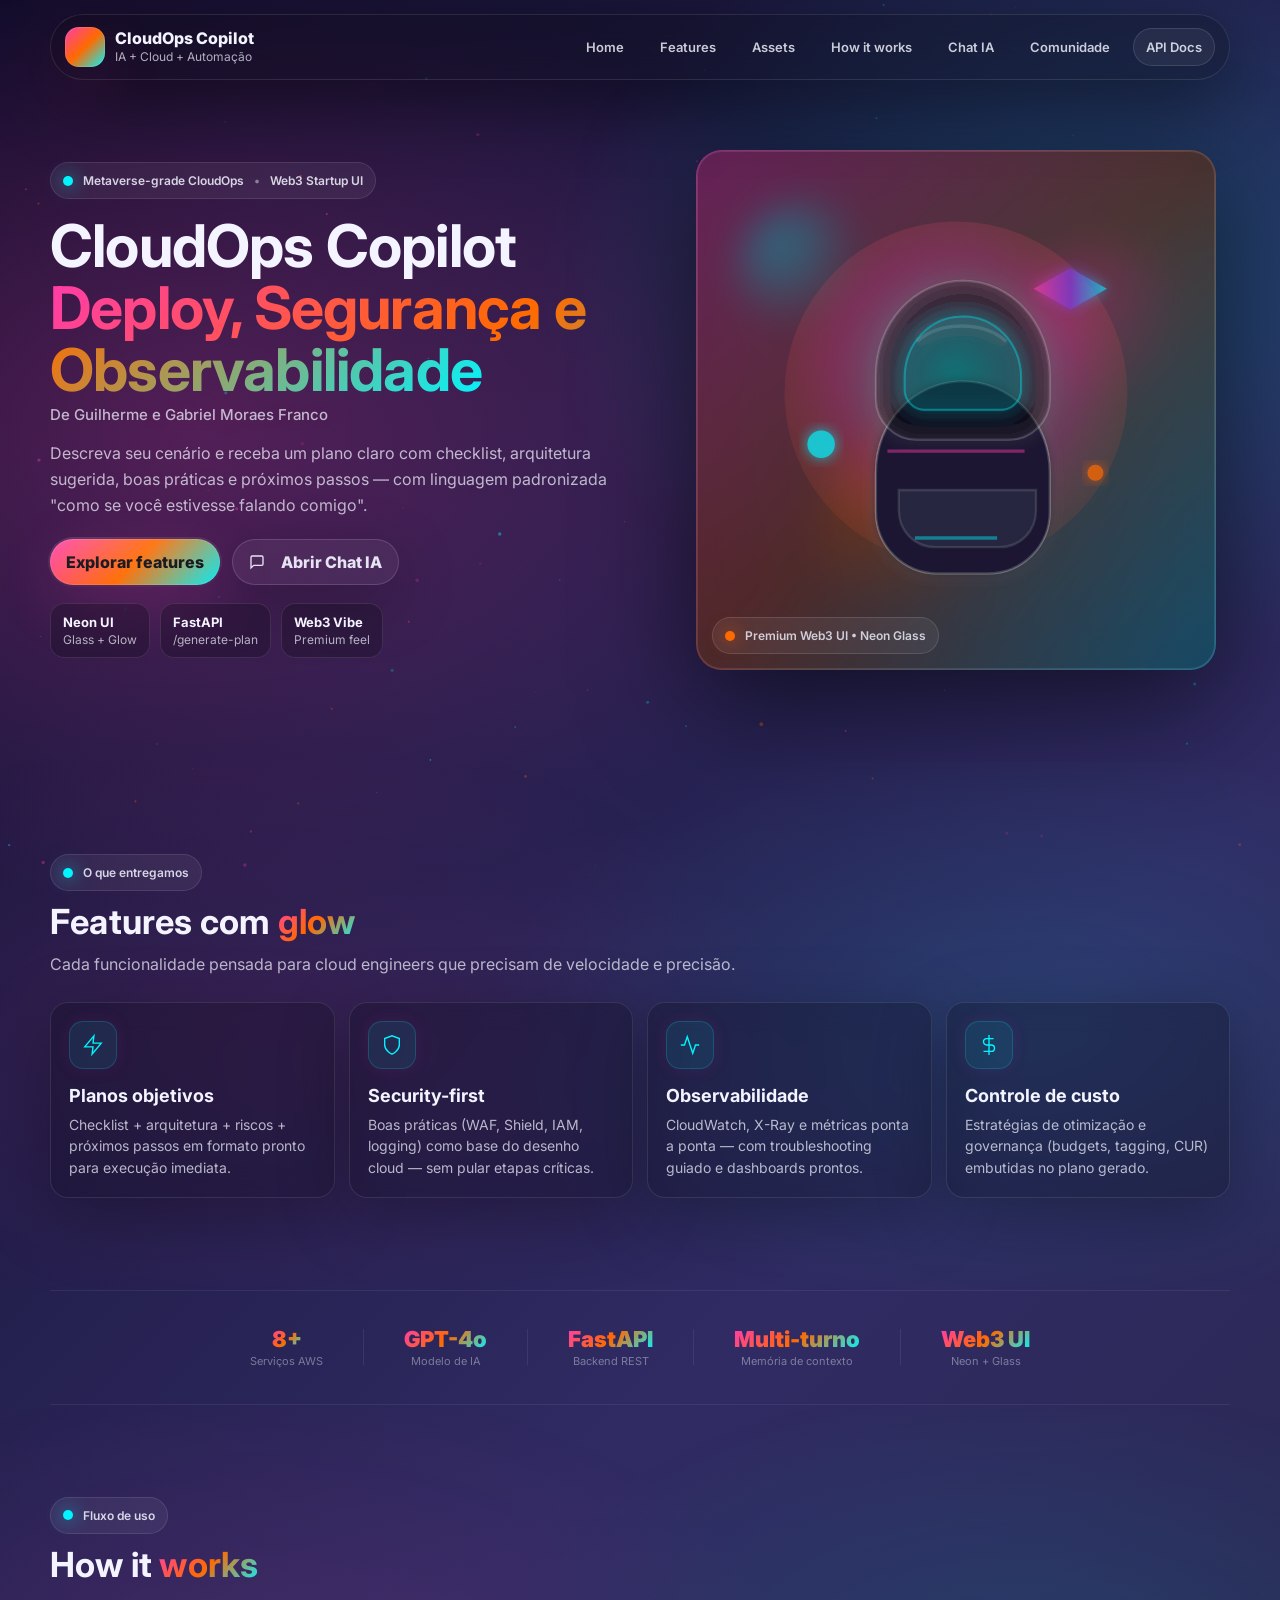
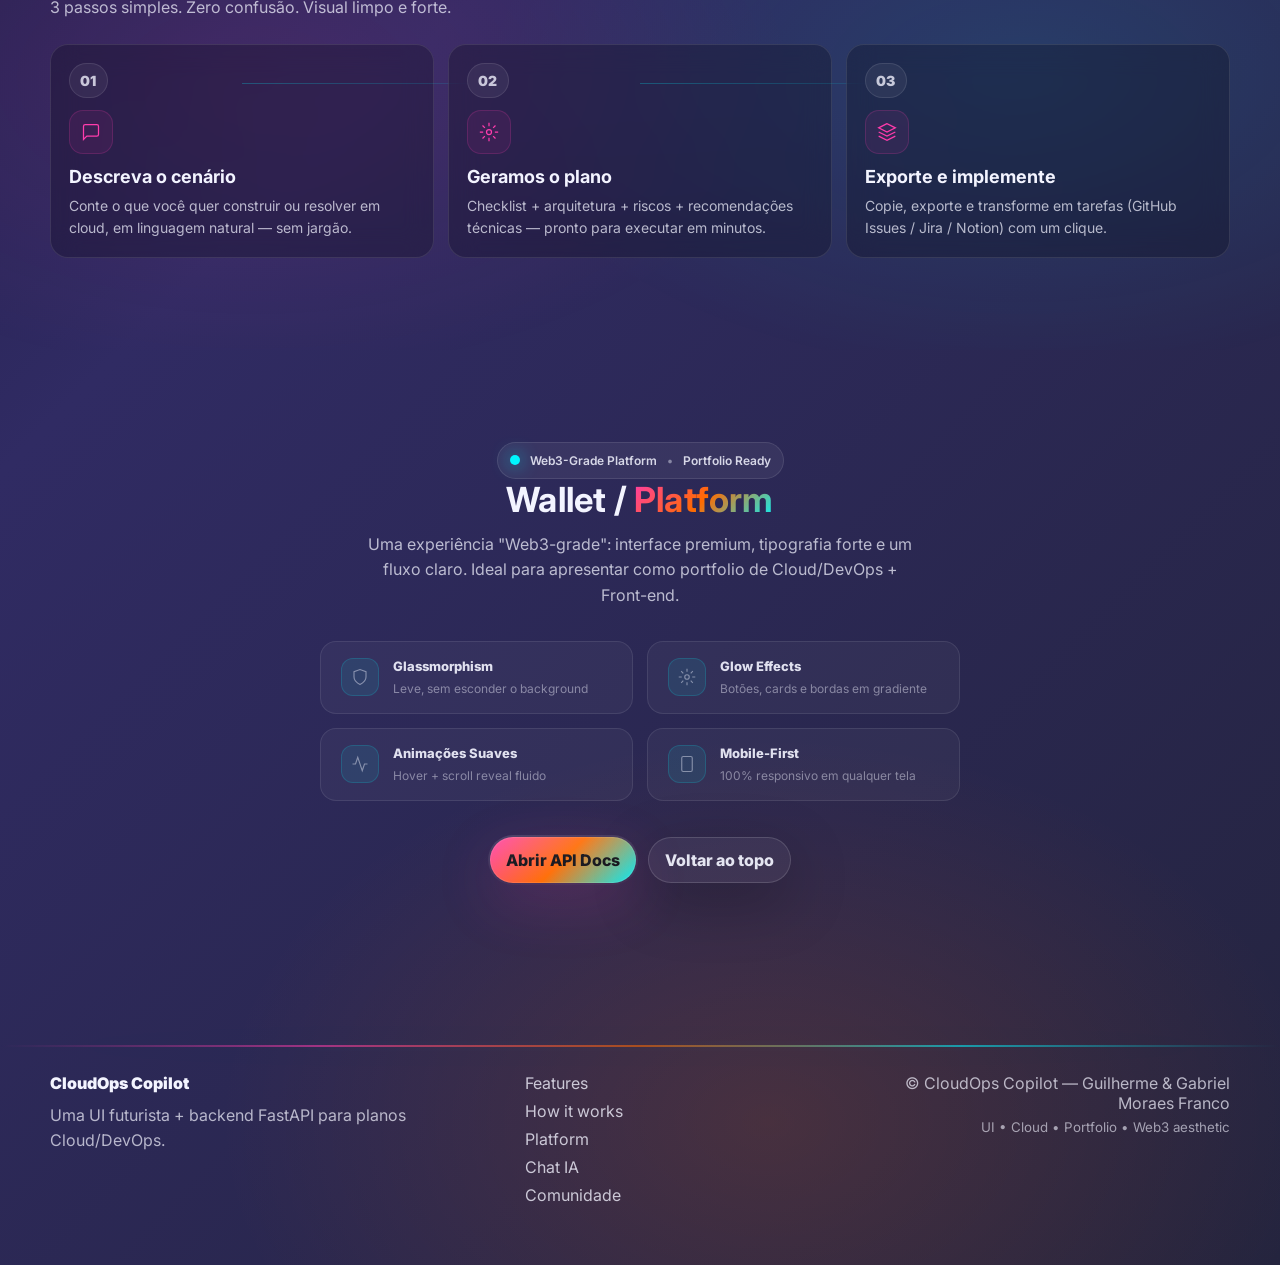
==== frontend/index.html @ 87bb728e "chore: initial commit" ====
<!doctype html>
<html lang="pt-br">
<head>
  <meta charset="utf-8" />
  <meta name="viewport" content="width=device-width,initial-scale=1" />
  <title>CloudOps Copilot — Web3 Futuristic Landing</title>

  <!-- ══════════════════════════════════════════════════════════
       FONTES — Google Fonts Inter (400 → 900)
       Usada em todo o projeto para tipografia consistente.
       preconnect acelera o carregamento da fonte.
  ══════════════════════════════════════════════════════════ -->
  <link rel="preconnect" href="https://fonts.googleapis.com">
  <link rel="preconnect" href="https://fonts.gstatic.com" crossorigin>
  <link href="https://fonts.googleapis.com/css2?family=Inter:wght@400;500;600;700;800;900&display=swap" rel="stylesheet">

  <!-- ══════════════════════════════════════════════════════════
       ESTILOS GLOBAIS
       main.css: reset, variáveis CSS (--grad, --muted, --text),
       topbar, hero grid, cards, steps, footer, orbs, etc.
  ══════════════════════════════════════════════════════════ -->
  <link rel="stylesheet" href="./styles/main.css" />
</head>

<body>

  <!-- ══════════════════════════════════════════════════════════
       CANVAS DE PARTÍCULAS
       Renderizado pelo particles.js dentro de main.js.
       Fica fixo atrás de todo o conteúdo via CSS (z-index).
       aria-hidden="true" → ignorado por leitores de tela.
  ══════════════════════════════════════════════════════════ -->
  <canvas id="particles" aria-hidden="true"></canvas>


  <!-- ══════════════════════════════════════════════════════════
       TOPBAR — Barra de navegação fixa no topo
       .topbar            → fundo com backdrop-filter blur
       .brand             → logo + nome do projeto
       .nav               → links desktop (ocultos no mobile)
       .nav__link--active → destaca a página atual
       .nav__pill         → botão pill para API Docs
       #menuBtn           → abre o drawer lateral no mobile
  ══════════════════════════════════════════════════════════ -->
  <header class="topbar">
    <a class="brand" href="#top" aria-label="CloudOps Copilot Home">
      <span class="brand__mark" aria-hidden="true"></span>
      <span class="brand__text">
        <b>CloudOps Copilot</b>
        <small>IA + Cloud + Automação</small>
      </span>
    </a>

    <nav class="nav">
      <a class="nav__link nav__link--active" href="index.html">Home</a>
      <a class="nav__link" href="#features">Features</a>
      <a class="nav__link" href="#assets">Assets</a>
      <a class="nav__link" href="#how">How it works</a>
      <a class="nav__link" href="chat.html">Chat IA</a>
      <a class="nav__link" href="comunidade.html">Comunidade</a>
      <!-- Abre a documentação automática do FastAPI em nova aba -->
      <a class="nav__link nav__pill" href="http://127.0.0.1:8000/docs" target="_blank" rel="noreferrer">API Docs</a>
    </nav>

    <!-- Botão hambúrguer — visível apenas no mobile -->
    <button class="nav__menu" id="menuBtn" aria-label="Abrir menu">☰</button>
  </header>


  <!-- ══════════════════════════════════════════════════════════
       DRAWER — Menu lateral para mobile
       Controlado por JS (main.js): abre ao clicar em #menuBtn,
       fecha via #menuClose, #drawerBackdrop ou links internos.
       aria-hidden="true" por padrão (acessibilidade).
  ══════════════════════════════════════════════════════════ -->
  <aside class="drawer" id="drawer" aria-hidden="true">
    <div class="drawer__panel">

      <div class="drawer__head">
        <span class="drawer__title">Menu</span>
        <button class="drawer__close" id="menuClose" aria-label="Fechar">✕</button>
      </div>

      <!-- Links espelham a navbar desktop -->
      <a class="drawer__link" href="index.html">🏠 Home</a>
      <a class="drawer__link" href="#features">⚡ Features</a>
      <a class="drawer__link" href="#assets">🎨 Assets</a>
      <a class="drawer__link" href="#how">⚙️ How it works</a>
      <a class="drawer__link" href="chat.html">🤖 Chat IA</a>
      <a class="drawer__link" href="comunidade.html">🌐 Comunidade</a>
      <a class="drawer__link" href="http://127.0.0.1:8000/docs" target="_blank" rel="noreferrer">📡 API Docs</a>

      <div class="drawer__foot">
        <span class="chip">Web3 • CloudOps • Neon UI</span>
      </div>
    </div>

    <!-- Backdrop escuro: clique fora fecha o drawer -->
    <div class="drawer__backdrop" id="drawerBackdrop"></div>
  </aside>


  <!-- ══════════════════════════════════════════════════════════
       MAIN — Conteúdo principal
       id="top" → permite o "Voltar ao topo" via âncora href="#top"
  ══════════════════════════════════════════════════════════ -->
  <main id="top">


    <!-- ════════════════════════════════════════════════════════
         SEÇÃO 1 — HERO
         Layout em grid 2 colunas: texto (esquerda) + SVG (direita).
         .reveal  → animação de entrada via IntersectionObserver
         .grad    → texto com gradiente neon (definido em main.css)
         .glow    → efeito de brilho no texto via text-shadow
    ════════════════════════════════════════════════════════ -->
    <section class="section hero">
      <div class="container hero__grid">

        <!-- ── Coluna esquerda: título, CTAs e métricas ──── -->
        <div class="hero__left reveal">

          <!-- Kicker: etiqueta pequena acima do H1 -->
          <div class="kicker">
            <span class="kicker__dot"></span>
            <span>Metaverse-grade CloudOps</span>
            <span class="kicker__sep">•</span>
            <span>Web3 Startup UI</span>
          </div>

          <!-- H1 com parte do texto em gradiente -->
          <h1 class="hero__title">
            CloudOps Copilot<br />
            <span class="grad">Deploy, Segurança e<br>Observabilidade</span>
          </h1>

          <!-- Subtítulo de autoria (separado do H1 para hierarquia visual) -->
          <p class="hero__subtitle">De Guilherme <span class="glow">e Gabriel Moraes Franco</span></p>

          <!-- Descrição principal do produto -->
          <p class="hero__desc">
            Descreva seu cenário e receba um plano claro com checklist, arquitetura sugerida,
            boas práticas e próximos passos — com linguagem padronizada "como se você estivesse falando comigo".
          </p>

          <!-- CTAs: botão primário (gradiente) + botão ghost (outline) -->
          <div class="hero__cta">
            <a class="btn btn--primary" href="#features">
              Explorar features
              <span class="btn__shine" aria-hidden="true"></span><!-- shimmer animado no hover -->
            </a>
            <!-- Botão ghost com ícone SVG inline de chat -->
            <a class="btn btn--ghost" href="chat.html">
              <svg viewBox="0 0 24 24" fill="none" stroke="currentColor" stroke-width="2"
                   style="width:16px;height:16px;margin-right:6px">
                <path d="M21 15a2 2 0 01-2 2H7l-4 4V5a2 2 0 012-2h14a2 2 0 012 2z"/>
              </svg>
              Abrir Chat IA
            </a>
          </div>

          <!-- Métricas rápidas: 3 pills abaixo dos CTAs -->
          <div class="hero__meta">
            <div class="metric"><b>Neon UI</b><span>Glass + Glow</span></div>
            <div class="metric"><b>FastAPI</b><span>/generate-plan</span></div>
            <div class="metric"><b>Web3 Vibe</b><span>Premium feel</span></div>
          </div>
        </div>


        <!-- ── Coluna direita: SVG astronauta + orbs decorativos ── -->
        <div class="hero__right reveal">

          <!-- Orbs: esferas de glow posicionadas em absolute via main.css -->
          <div class="orb orb--a"></div>
          <div class="orb orb--b"></div>
          <div class="orb orb--c"></div>

          <!-- Card que contém a ilustração SVG -->
          <div class="astroCard">
            <div class="astroCard__frame">

              <!-- ────────────────────────────────────────────
                   SVG DO ASTRONAUTA
                   Ilustração vetorial com:
                   - radialGradient "rg"    → glow de fundo
                   - linearGradient "lg"    → shapes flutuantes
                   - filter "softGlow"      → blur + feMerge
                   Componentes: capacete, visor, corpo, linhas
              ──────────────────────────────────────────────── -->
              <svg class="astronaut" viewBox="0 0 420 420" role="img" aria-label="Astronaut illustration">
                <defs>
                  <!-- Fundo de glow radial: ciano → rosa → laranja -->
                  <radialGradient id="rg" cx="50%" cy="45%" r="60%">
                    <stop offset="0%"   stop-color="#00f5ff" stop-opacity="0.55"/>
                    <stop offset="60%"  stop-color="#ff3cac" stop-opacity="0.22"/>
                    <stop offset="100%" stop-color="#ff6a00" stop-opacity="0.06"/>
                  </radialGradient>
                  <!-- Gradiente linear para shapes geométricos -->
                  <linearGradient id="lg" x1="0%" x2="100%">
                    <stop offset="0%"   stop-color="#ff3cac"/>
                    <stop offset="50%"  stop-color="#7c3aed"/>
                    <stop offset="100%" stop-color="#00f5ff"/>
                  </linearGradient>
                  <!-- Filtro: blur suave + merge com original -->
                  <filter id="softGlow" x="-30%" y="-30%" width="160%" height="160%">
                    <feGaussianBlur stdDeviation="6" result="blur"/>
                    <feColorMatrix in="blur" type="matrix"
                      values="1 0 0 0 0 0 1 0 0 0 0 0 1 0 0 0 0 0 0.9 0" result="glow"/>
                    <feMerge>
                      <feMergeNode in="glow"/>
                      <feMergeNode in="SourceGraphic"/>
                    </feMerge>
                  </filter>
                </defs>

                <!-- Círculo de fundo com gradiente radial -->
                <circle cx="210" cy="195" r="150" fill="url(#rg)" />

                <!-- Shapes decorativos flutuantes -->
                <path d="M310 86 l32 18 -32 18 -32-18z" fill="url(#lg)" opacity=".65" filter="url(#softGlow)"/>
                <circle cx="92"  cy="240" r="12" fill="#00f5ff" opacity=".75" filter="url(#softGlow)"/>
                <circle cx="332" cy="265" r="7"  fill="#ff6a00" opacity=".75" filter="url(#softGlow)"/>

                <!-- Corpo do traje espacial -->
                <g filter="url(#softGlow)">
                  <path d="M140 265c0-45 34-80 76-80s76 35 76 80v34c0 30-24 54-54 54h-44c-30 0-54-24-54-54v-34z"
                        fill="#1a1933" stroke="rgba(255,255,255,.18)" stroke-width="2"/>
                  <path d="M160 280h120v18c0 18-14 32-32 32h-56c-18 0-32-14-32-32v-18z"
                        fill="rgba(255,255,255,.06)" stroke="rgba(255,255,255,.12)" stroke-width="2"/>
                </g>

                <!-- Capacete + visor ciano -->
                <g filter="url(#softGlow)">
                  <path d="M140 180c0-46 34-83 76-83s76 37 76 83v20c0 20-16 36-36 36h-80c-20 0-36-16-36-36v-20z"
                        fill="rgba(0,0,0,.28)" stroke="rgba(255,255,255,.18)" stroke-width="2"/>
                  <path d="M165 182c0-30 22-54 51-54 29 0 51 24 51 54v10c0 10-8 18-18 18h-66c-10 0-18-8-18-18v-10z"
                        fill="rgba(0,245,255,.12)" stroke="rgba(0,245,255,.35)" stroke-width="2"/>
                  <!-- Reflexo no visor -->
                  <path d="M176 150c20-18 58-18 78 0" fill="none" stroke="rgba(255,255,255,.18)" stroke-width="3" opacity=".7"/>
                </g>

                <!-- Linhas de acento coloridas (rosa e ciano) -->
                <path d="M150 246h120" stroke="rgba(255,60,172,.55)" stroke-width="3" opacity=".8"/>
                <path d="M174 322h72"  stroke="rgba(0,245,255,.50)"  stroke-width="3" opacity=".85"/>
              </svg>

              <!-- Badge flutuante na base do card -->
              <div class="astroCard__badge">
                <span class="badgeDot"></span>
                <span>Premium Web3 UI • Neon Glass</span>
              </div>

            </div>
          </div>
        </div>

      </div>
    </section><!-- /HERO -->


    <!-- ════════════════════════════════════════════════════════
         SEÇÃO 2 — FEATURES
         4 cards em grid com ícone SVG, título, descrição
         e linha de glow ciano na base ao hover.
         .section--alt → cor de fundo alternada (main.css)
    ════════════════════════════════════════════════════════ -->
    <section id="features" class="section section--alt">
      <div class="container">

        <!-- Cabeçalho: kicker + título parcialmente gradiente -->
        <div class="section__head reveal">
          <div class="kicker">
            <span class="kicker__dot"></span>
            <span>O que entregamos</span>
          </div>
          <h2 class="section__title">Features com <span class="grad">glow</span></h2>
          <p class="section__desc">Cada funcionalidade pensada para cloud engineers que precisam de velocidade e precisão.</p>
        </div>

        <!-- Grid de 4 cards (main.css cuida do layout responsivo) -->
        <div class="cards">

          <!-- Card 1: Planos objetivos (ícone de raio/lightning) -->
          <article class="card reveal">
            <div class="card__icon">
              <svg viewBox="0 0 24 24" fill="none" stroke="currentColor" stroke-width="1.5">
                <polygon points="13 2 3 14 12 14 11 22 21 10 12 10 13 2"/>
              </svg>
            </div>
            <h3>Planos objetivos</h3>
            <p>Checklist + arquitetura + riscos + próximos passos em formato pronto para execução imediata.</p>
            <!-- Linha de glow na base: opacity 0 → 1 no hover via CSS -->
            <div class="card__glow"></div>
          </article>

          <!-- Card 2: Security-first (ícone de escudo) -->
          <article class="card reveal">
            <div class="card__icon">
              <svg viewBox="0 0 24 24" fill="none" stroke="currentColor" stroke-width="1.5">
                <path d="M12 22s8-4 8-10V5l-8-3-8 3v7c0 6 8 10 8 10z"/>
              </svg>
            </div>
            <h3>Security-first</h3>
            <p>Boas práticas (WAF, Shield, IAM, logging) como base do desenho cloud — sem pular etapas críticas.</p>
            <div class="card__glow"></div>
          </article>

          <!-- Card 3: Observabilidade (ícone de monitor/heartbeat) -->
          <article class="card reveal">
            <div class="card__icon">
              <svg viewBox="0 0 24 24" fill="none" stroke="currentColor" stroke-width="1.5">
                <polyline points="22 12 18 12 15 21 9 3 6 12 2 12"/>
              </svg>
            </div>
            <h3>Observabilidade</h3>
            <p>CloudWatch, X-Ray e métricas ponta a ponta — com troubleshooting guiado e dashboards prontos.</p>
            <div class="card__glow"></div>
          </article>

          <!-- Card 4: Controle de custo (ícone de cifrão) -->
          <article class="card reveal">
            <div class="card__icon">
              <svg viewBox="0 0 24 24" fill="none" stroke="currentColor" stroke-width="1.5">
                <line x1="12" y1="1" x2="12" y2="23"/>
                <path d="M17 5H9.5a3.5 3.5 0 000 7h5a3.5 3.5 0 010 7H6"/>
              </svg>
            </div>
            <h3>Controle de custo</h3>
            <p>Estratégias de otimização e governança (budgets, tagging, CUR) embutidas no plano gerado.</p>
            <div class="card__glow"></div>
          </article>

        </div>
      </div>
    </section><!-- /FEATURES -->


    <!-- ════════════════════════════════════════════════════════
         SEÇÃO 3 — BELT (faixa de métricas e tecnologias)
         Barra horizontal com 5 itens separados por divisórias.
         .section--belt → sem padding, bordas top/bottom sutis
         .belt__num     → gradiente neon no número/nome
         .belt__divider → traço vertical entre os itens
    ════════════════════════════════════════════════════════ -->
    <section class="section section--belt">
      <div class="container">
        <div class="belt reveal">

          <div class="belt__item">
            <b class="belt__num">8+</b>
            <span>Serviços AWS</span>
          </div>

          <div class="belt__divider"></div><!-- separador visual -->

          <div class="belt__item">
            <b class="belt__num">GPT-4o</b>
            <span>Modelo de IA</span>
          </div>

          <div class="belt__divider"></div>

          <div class="belt__item">
            <b class="belt__num">FastAPI</b>
            <span>Backend REST</span>
          </div>

          <div class="belt__divider"></div>

          <div class="belt__item">
            <b class="belt__num">Multi-turno</b>
            <span>Memória de contexto</span>
          </div>

          <div class="belt__divider"></div>

          <div class="belt__item">
            <b class="belt__num">Web3 UI</b>
            <span>Neon + Glass</span>
          </div>

        </div>
      </div>
    </section><!-- /BELT -->


    <!-- ════════════════════════════════════════════════════════
         SEÇÃO 4 — HOW IT WORKS
         3 steps em grid horizontal. Cada step tem:
         - .step__num       → número (01, 02, 03) em destaque
         - .step__icon      → container SVG com tom rosa
         - .step__connector → linha horizontal entre steps
                              (visível apenas em desktop via @media)
    ════════════════════════════════════════════════════════ -->
    <section id="how" class="section section--alt">
      <div class="container">

        <div class="section__head reveal">
          <div class="kicker">
            <span class="kicker__dot"></span>
            <span>Fluxo de uso</span>
          </div>
          <h2 class="section__title">How it <span class="grad">works</span></h2>
          <p class="section__desc">3 passos simples. Zero confusão. Visual limpo e forte.</p>
        </div>

        <div class="steps">

          <!-- Step 01 -->
          <div class="step reveal">
            <!-- Linha conectora horizontal (visível só em desktop) -->
            <div class="step__connector"></div>
            <div class="step__num">01</div>
            <!-- Ícone SVG: balão de chat -->
            <div class="step__icon">
              <svg viewBox="0 0 24 24" fill="none" stroke="currentColor" stroke-width="1.5">
                <path d="M21 15a2 2 0 01-2 2H7l-4 4V5a2 2 0 012-2h14a2 2 0 012 2z"/>
              </svg>
            </div>
            <h3>Descreva o cenário</h3>
            <p>Conte o que você quer construir ou resolver em cloud, em linguagem natural — sem jargão.</p>
          </div>

          <!-- Step 02 -->
          <div class="step reveal">
            <div class="step__connector"></div>
            <div class="step__num">02</div>
            <!-- Ícone SVG: engrenagem/sol -->
            <div class="step__icon">
              <svg viewBox="0 0 24 24" fill="none" stroke="currentColor" stroke-width="1.5">
                <circle cx="12" cy="12" r="3"/>
                <path d="M12 1v4M12 19v4M4.22 4.22l2.83 2.83M16.95 16.95l2.83 2.83M1 12h4M19 12h4M4.22 19.78l2.83-2.83M16.95 7.05l2.83-2.83"/>
              </svg>
            </div>
            <h3>Geramos o plano</h3>
            <p>Checklist + arquitetura + riscos + recomendações técnicas — pronto para executar em minutos.</p>
          </div>

          <!-- Step 03 (sem .step__connector por ser o último) -->
          <div class="step reveal">
            <div class="step__num">03</div>
            <!-- Ícone SVG: layers/stack (deploy) -->
            <div class="step__icon">
              <svg viewBox="0 0 24 24" fill="none" stroke="currentColor" stroke-width="1.5">
                <path d="M12 2L2 7l10 5 10-5-10-5zM2 17l10 5 10-5M2 12l10 5 10-5"/>
              </svg>
            </div>
            <h3>Exporte e implemente</h3>
            <p>Copie, exporte e transforme em tarefas (GitHub Issues / Jira / Notion) com um clique.</p>
          </div>

        </div>
      </div>
    </section><!-- /HOW IT WORKS -->


    <!-- ════════════════════════════════════════════════════════
         SEÇÃO 5 — PLATFORM / WALLET
         ── ALTERAÇÃO APLICADA ──
         O chat mock (platform__right com input + chips) foi
         REMOVIDO desta seção. O chat agora é exclusivo da
         página chat.html.

         A seção agora usa .platform__solo: layout centralizado
         com grid 2x2 de bullet points e ícones SVG.
    ════════════════════════════════════════════════════════ -->
    <section id="platform" class="section">
      <div class="container">

        <!-- Bloco centralizado sem coluna direita -->
        <div class="platform__solo reveal">

          <div class="kicker">
            <span class="kicker__dot"></span>
            <span>Web3-Grade Platform</span>
            <span class="kicker__sep">•</span>
            <span>Portfolio Ready</span>
          </div>

          <!-- Título com gradiente parcial na segunda palavra -->
          <h2 class="section__title">Wallet / <span class="grad">Platform</span></h2>
          <p class="section__desc">
            Uma experiência "Web3-grade": interface premium, tipografia forte e um fluxo claro.
            Ideal para apresentar como portfolio de Cloud/DevOps + Front-end.
          </p>

          <!-- Grid 2×2: 4 bullet points com ícone SVG + texto -->
          <div class="platform__bullets-grid">

            <!-- Bullet 1: Glassmorphism (ícone de escudo) -->
            <div class="platform__bullet">
              <span class="platform__bullet-icon">
                <svg viewBox="0 0 24 24" fill="none" stroke="currentColor" stroke-width="1.5">
                  <path d="M12 22s8-4 8-10V5l-8-3-8 3v7c0 6 8 10 8 10z"/>
                </svg>
              </span>
              <div>
                <b>Glassmorphism</b>
                <span>Leve, sem esconder o background</span>
              </div>
            </div>

            <!-- Bullet 2: Glow Effects (ícone de sol) -->
            <div class="platform__bullet">
              <span class="platform__bullet-icon">
                <svg viewBox="0 0 24 24" fill="none" stroke="currentColor" stroke-width="1.5">
                  <circle cx="12" cy="12" r="3"/>
                  <path d="M12 1v4M12 19v4M4.22 4.22l2.83 2.83M16.95 16.95l2.83 2.83M1 12h4M19 12h4M4.22 19.78l2.83-2.83M16.95 7.05l2.83-2.83"/>
                </svg>
              </span>
              <div>
                <b>Glow Effects</b>
                <span>Botões, cards e bordas em gradiente</span>
              </div>
            </div>

            <!-- Bullet 3: Animações Suaves (ícone de heartbeat) -->
            <div class="platform__bullet">
              <span class="platform__bullet-icon">
                <svg viewBox="0 0 24 24" fill="none" stroke="currentColor" stroke-width="1.5">
                  <polyline points="22 12 18 12 15 21 9 3 6 12 2 12"/>
                </svg>
              </span>
              <div>
                <b>Animações Suaves</b>
                <span>Hover + scroll reveal fluido</span>
              </div>
            </div>

            <!-- Bullet 4: Mobile-First (ícone de celular) -->
            <div class="platform__bullet">
              <span class="platform__bullet-icon">
                <svg viewBox="0 0 24 24" fill="none" stroke="currentColor" stroke-width="1.5">
                  <rect x="5" y="2" width="14" height="20" rx="2"/>
                  <line x1="12" y1="18" x2="12.01" y2="18"/>
                </svg>
              </span>
              <div>
                <b>Mobile-First</b>
                <span>100% responsivo em qualquer tela</span>
              </div>
            </div>

          </div><!-- /platform__bullets-grid -->

          <!-- CTAs centralizados -->
          <div class="hero__cta">
            <a class="btn btn--primary" href="http://127.0.0.1:8000/docs" target="_blank" rel="noreferrer">
              Abrir API Docs
              <span class="btn__shine" aria-hidden="true"></span>
            </a>
            <a class="btn btn--ghost" href="#top">Voltar ao topo</a>
          </div>

        </div>
      </div>
    </section><!-- /PLATFORM -->


    <!-- ════════════════════════════════════════════════════════
         FOOTER
         Grid de 3 colunas: brand | links rápidos | créditos.
         .footer__divider → linha decorativa gradiente no topo.
    ════════════════════════════════════════════════════════ -->
    <footer class="footer">
      <div class="footer__divider"></div>
      <div class="container footer__grid">

        <!-- Coluna 1: marca e tagline -->
        <div>
          <b class="footer__brand">CloudOps Copilot</b>
          <p class="footer__text">Uma UI futurista + backend FastAPI para planos Cloud/DevOps.</p>
        </div>

        <!-- Coluna 2: links de navegação rápida (expandidos com Chat e Comunidade) -->
        <div class="footer__links">
          <a href="#features">Features</a>
          <a href="#how">How it works</a>
          <a href="#platform">Platform</a>
          <a href="chat.html">Chat IA</a>
          <a href="comunidade.html">Comunidade</a>
        </div>

        <!-- Coluna 3: créditos dos autores -->
        <div class="footer__credits">
          <span>&#169; CloudOps Copilot &#8212; Guilherme &amp; Gabriel Moraes Franco</span>
          <small>UI &#8226; Cloud &#8226; Portfolio &#8226; Web3 aesthetic</small>
        </div>

      </div>
    </footer>

  </main><!-- /main -->


  <!-- ══════════════════════════════════════════════════════════
       ESTILOS COMPLEMENTARES — Modernização do index.html
       Aplicados inline para não modificar o main.css original.
       Adicionam os novos componentes: belt, platform__solo,
       card__icon com SVG, step__icon, hero__subtitle, etc.
  ══════════════════════════════════════════════════════════ -->
  <style>

    /* ────────────────────────────────────────────────────────
       HERO — Subtítulo de autoria abaixo do H1
       Separado do título para deixar a hierarquia mais clara.
    ──────────────────────────────────────────────────────── */
    .hero__subtitle {
      font-size: 15px;
      color: var(--muted);
      margin: -8px 0 16px;
      font-weight: 500;
    }


    /* ────────────────────────────────────────────────────────
       FEATURE CARDS — Ícone SVG com container estilizado
       Substituiu os emojis antigos por SVGs em um box neon.
    ──────────────────────────────────────────────────────── */

    /* Container do ícone: box quadrado com borda ciano */
    .card__icon {
      width: 48px;
      height: 48px;
      border-radius: 14px;
      background: rgba(0, 245, 255, .08);
      border: 1px solid rgba(0, 245, 255, .18);
      display: flex;
      align-items: center;
      justify-content: center;
      margin-bottom: 16px;
      color: #00f5ff;
      transition: transform .2s ease, box-shadow .2s ease;
    }
    .card__icon svg { width: 22px; height: 22px; }

    /* Ícone escala e brilha quando o card pai recebe hover */
    .card:hover .card__icon {
      transform: scale(1.1);
      box-shadow: 0 0 24px rgba(0, 245, 255, .20);
    }

    /* Linha de glow na base do card (pseudo-borda animada) */
    .card__glow {
      position: absolute;
      bottom: 0;
      left: 50%;
      transform: translateX(-50%);
      width: 60%;
      height: 1px;
      background: linear-gradient(90deg, transparent, rgba(0, 245, 255, .35), transparent);
      opacity: 0;
      transition: opacity .2s;
    }
    .card:hover .card__glow { opacity: 1; }

    /* card precisa de position:relative para .card__glow funcionar */
    .card { position: relative; overflow: hidden; }


    /* ────────────────────────────────────────────────────────
       BELT — Faixa horizontal de métricas/tecnologias
       Barra sem padding, com bordas top/bottom sutis.
    ──────────────────────────────────────────────────────── */

    /* Remove padding da section para a faixa tocar os limites */
    .section--belt { padding: 0; }

    .belt {
      display: flex;
      align-items: center;
      justify-content: center;
      gap: 0;
      padding: 28px 0;
      border-top: 1px solid rgba(255, 255, 255, .07);
      border-bottom: 1px solid rgba(255, 255, 255, .07);
      flex-wrap: wrap;
    }

    .belt__item {
      display: flex;
      flex-direction: column;
      align-items: center;
      padding: 8px 40px;
      text-align: center;
    }

    /* Número/nome em gradiente neon, peso máximo (900) */
    .belt__num {
      font-size: 22px;
      font-weight: 900;
      background: var(--grad);
      -webkit-background-clip: text;
      background-clip: text;
      color: transparent;
      line-height: 1.1;
    }
    .belt__item span {
      font-size: 11px;
      color: rgba(243, 244, 255, .40);
      margin-top: 3px;
    }

    /* Traço vertical de separação entre items */
    .belt__divider {
      width: 1px;
      height: 36px;
      background: rgba(255, 255, 255, .08);
      flex-shrink: 0;
    }


    /* ────────────────────────────────────────────────────────
       STEPS — Modernizados com ícone SVG e linha conectora
    ──────────────────────────────────────────────────────── */

    /* Pai precisa de position:relative para o conector funcionar */
    .step { position: relative; }

    /* Conector horizontal: oculto no mobile, visível no desktop */
    .step__connector { display: none; }
    @media (min-width: 768px) {
      .step__connector {
        display: block;
        position: absolute;
        top: 38px;
        right: -50%;
        width: 100%;
        height: 1px;
        background: linear-gradient(90deg, rgba(0, 245, 255, .25), transparent);
        z-index: 0;
      }
    }

    /* Container do ícone SVG com tom rosa/magenta */
    .step__icon {
      width: 44px;
      height: 44px;
      border-radius: 14px;
      background: rgba(255, 60, 172, .08);
      border: 1px solid rgba(255, 60, 172, .18);
      display: flex;
      align-items: center;
      justify-content: center;
      color: #ff3cac;
      margin-bottom: 12px;
    }
    .step__icon svg { width: 20px; height: 20px; }

    /* Kicker dentro do section__head recebe espaçamento inferior extra */
    .section__head .kicker { margin-bottom: 10px; }


    /* ────────────────────────────────────────────────────────
       PLATFORM SOLO — Layout centralizado (sem coluna direita)
       Substitui o antigo layout de 2 colunas (platform__left
       + platform__right) pela versão sem o chat mock ao lado.
    ──────────────────────────────────────────────────────── */
    .platform__solo {
      max-width: 760px;
      margin: 0 auto;
      text-align: center;
    }
    /* CTAs centralizados via justify-content */
    .platform__solo .hero__cta {
      justify-content: center;
      margin-top: 36px;
    }
    .platform__solo .section__title { margin-bottom: 12px; }
    .platform__solo .section__desc {
      max-width: 560px;
      margin: 0 auto 32px;
    }

    /* Grid 2×2 dos bullet points */
    .platform__bullets-grid {
      display: grid;
      grid-template-columns: repeat(2, 1fr);
      gap: 14px;
      margin: 0 auto 8px;
      max-width: 640px;
    }

    /* Card individual de bullet com hover interativo */
    .platform__bullet {
      display: flex;
      align-items: flex-start;
      gap: 14px;
      padding: 16px 20px;
      border-radius: 16px;
      background: rgba(255, 255, 255, .04);
      border: 1px solid rgba(255, 255, 255, .09);
      text-align: left;
      transition: border-color .15s, background .15s, transform .15s;
    }
    .platform__bullet:hover {
      border-color: rgba(0, 245, 255, .22);
      background: rgba(0, 245, 255, .05);
      transform: translateY(-2px);
    }

    /* Ícone do bullet: caixa pequena com borda/fundo ciano */
    .platform__bullet-icon {
      width: 38px;
      height: 38px;
      flex-shrink: 0;
      border-radius: 12px;
      background: rgba(0, 245, 255, .08);
      border: 1px solid rgba(0, 245, 255, .16);
      display: flex;
      align-items: center;
      justify-content: center;
      color: #00f5ff;
    }
    .platform__bullet-icon svg { width: 18px; height: 18px; }

    /* Textos do bullet: nome em branco, descrição em muted */
    .platform__bullet b {
      display: block;
      font-size: 13px;
      font-weight: 800;
      color: rgba(243, 244, 255, .90);
      margin-bottom: 3px;
    }
    .platform__bullet span {
      font-size: 12px;
      color: rgba(243, 244, 255, .45);
    }


    /* ────────────────────────────────────────────────────────
       RESPONSIVIDADE MOBILE (< 600px)
    ──────────────────────────────────────────────────────── */
    @media (max-width: 600px) {
      /* Bullets empilham em coluna única */
      .platform__bullets-grid { grid-template-columns: 1fr; }
      /* Belt sem gap e divisórias ocultas para caber na tela */
      .belt { gap: 0; }
      .belt__item { padding: 8px 20px; }
      .belt__divider { display: none; }
    }

  </style>


  <!-- ══════════════════════════════════════════════════════════
       SCRIPTS
       main.js inclui:
       - Animação de partículas no canvas
       - Scroll reveal (IntersectionObserver)
       - Mobile drawer (open/close)
       - Gerador de plano IA (copilot da home, conecta ao backend)
  ══════════════════════════════════════════════════════════ -->
  <script src="./scripts/main.js"></script>

</body>
</html>
---- frontend/styles/main.css ----
:root{
  --bg1:#0f0c29;
  --bg2:#302b63;
  --bg3:#24243e;

  --orange:#ff6a00;
  --pink:#ff3cac;
  --blue:#00f5ff;

  --text:#f3f4ff;
  --muted:rgba(243,244,255,.72);

  --glass: rgba(10, 10, 18, .34);
  --glass2: rgba(10, 10, 18, .22);
  --stroke: rgba(255,255,255,.10);

  --r: 18px;
  --shadow: 0 20px 70px rgba(0,0,0,.45);

  --grad: linear-gradient(135deg, var(--pink), var(--orange), var(--blue));
  --grad2: linear-gradient(135deg, rgba(255,60,172,.35), rgba(255,106,0,.25), rgba(0,245,255,.18));
}

*{ box-sizing:border-box; }
html{ scroll-behavior:smooth; }
body{
  margin:0;
  font-family: "Inter", system-ui, -apple-system, Segoe UI, Roboto, Arial, sans-serif;
  color: var(--text);
  background:
    radial-gradient(1200px 800px at 15% 15%, rgba(255,60,172,.25), transparent 60%),
    radial-gradient(1000px 700px at 85% 10%, rgba(0,245,255,.18), transparent 55%),
    radial-gradient(1000px 700px at 60% 95%, rgba(255,106,0,.15), transparent 55%),
    linear-gradient(135deg, var(--bg1), var(--bg2), var(--bg3));
  overflow-x:hidden;
}

#particles{
  position: fixed;
  inset: 0;
  z-index: 0;
  width: 100%;
  height: 100%;
  opacity: .55;
  pointer-events: none;
}

/* containers */
.container{
  width: min(1180px, calc(100% - 40px));
  margin: 0 auto;
}

.section{
  position: relative;
  z-index: 1;
  padding: 92px 0;
}

.section--alt{
  background:
    radial-gradient(900px 500px at 20% 50%, rgba(255,60,172,.10), transparent 60%),
    radial-gradient(900px 500px at 80% 50%, rgba(0,245,255,.10), transparent 60%);
}

.section__head{
  margin-bottom: 24px;
}
.section__title{
  font-size: clamp(28px, 2.7vw, 44px);
  margin: 0 0 10px;
  letter-spacing: .2px;
}
.section__desc{
  margin:0;
  color: var(--muted);
  max-width: 820px;
  line-height: 1.6;
}

/* Topbar */
.topbar{
  position: sticky;
  top: 14px;
  z-index: 50;
  width: min(1180px, calc(100% - 40px));
  margin: 14px auto 0;
  padding: 12px 14px;
  border-radius: 999px;
  background: rgba(10,10,18,.30);
  border: 1px solid rgba(255,255,255,.10);
  box-shadow: var(--shadow);
  backdrop-filter: blur(14px);
  -webkit-backdrop-filter: blur(14px);
  display:flex;
  align-items:center;
  justify-content: space-between;
  gap: 12px;
}

.brand{
  display:flex;
  align-items:center;
  gap: 10px;
  text-decoration:none;
  color: var(--text);
}
.brand__mark{
  width: 40px; height: 40px;
  border-radius: 14px;
  background: var(--grad);
  box-shadow:
    0 0 0 1px rgba(255,255,255,.10) inset,
    0 20px 60px rgba(255,60,172,.18);
}
.brand__text b{
  display:block;
  font-weight: 800;
  line-height: 1.05;
}
.brand__text small{
  display:block;
  margin-top: 2px;
  color: rgba(243,244,255,.70);
  font-size: 12px;
}

.nav{
  display:flex;
  gap: 10px;
  align-items:center;
}
.nav__link{
  text-decoration:none;
  color: rgba(243,244,255,.82);
  font-weight: 600;
  font-size: 13px;
  padding: 10px 12px;
  border-radius: 999px;
  border: 1px solid transparent;
  transition: transform .15s ease, background .15s ease, border-color .15s ease;
}
.nav__link:hover{
  transform: translateY(-1px);
  background: rgba(255,255,255,.06);
  border-color: rgba(255,255,255,.10);
}
.nav__pill{
  background: rgba(255,255,255,.06);
  border-color: rgba(255,255,255,.12);
}
.nav__menu{
  display:none;
  border: 1px solid rgba(255,255,255,.14);
  background: rgba(255,255,255,.06);
  color: var(--text);
  border-radius: 999px;
  padding: 10px 12px;
  cursor:pointer;
}

/* Drawer mobile */
.drawer{ position: fixed; inset:0; z-index: 99; display:none; }
.drawer.open{ display:block; }
.drawer__backdrop{
  position:absolute; inset:0;
  background: rgba(0,0,0,.55);
}
.drawer__panel{
  position:absolute;
  right: 12px;
  top: 12px;
  width: min(340px, calc(100% - 24px));
  border-radius: 20px;
  background: rgba(10,10,18,.55);
  border: 1px solid rgba(255,255,255,.12);
  backdrop-filter: blur(16px);
  -webkit-backdrop-filter: blur(16px);
  box-shadow: var(--shadow);
  padding: 14px;
}
.drawer__head{
  display:flex; align-items:center; justify-content: space-between;
  margin-bottom: 10px;
}
.drawer__title{ font-weight: 800; }
.drawer__close{
  border:0; cursor:pointer;
  background: rgba(255,255,255,.08);
  color: var(--text);
  border-radius: 12px;
  padding: 8px 10px;
}
.drawer__link{
  display:block;
  text-decoration:none;
  color: rgba(243,244,255,.90);
  padding: 12px 12px;
  border-radius: 14px;
  border: 1px solid rgba(255,255,255,.08);
  background: rgba(255,255,255,.05);
  margin: 10px 0;
}
.drawer__foot{ margin-top: 8px; }
.chip{
  display:inline-flex;
  gap: 8px;
  align-items:center;
  padding: 10px 12px;
  border-radius: 999px;
  background: rgba(255,255,255,.06);
  border: 1px solid rgba(255,255,255,.10);
  color: rgba(243,244,255,.80);
  font-size: 12px;
}

/* HERO */
.hero{
  padding-top: 70px;
}
.hero__grid{
  display:grid;
  grid-template-columns: 1.05fr .95fr;
  gap: 26px;
  align-items:center;
}

.kicker{
  display:inline-flex;
  gap: 10px;
  align-items:center;
  padding: 10px 12px;
  border-radius: 999px;
  background: rgba(255,255,255,.06);
  border: 1px solid rgba(255,255,255,.10);
  color: rgba(243,244,255,.85);
  font-weight: 600;
  font-size: 12px;
}
.kicker__dot{
  width: 10px; height: 10px; border-radius: 999px;
  background: var(--blue);
  box-shadow: 0 0 18px rgba(0,245,255,.8);
}
.kicker__sep{ opacity:.5; }

.hero__title{
  margin: 16px 0 12px;
  font-size: clamp(38px, 4.6vw, 64px);
  line-height: 1.05;
  letter-spacing: -0.8px;
}
.grad{
  background: var(--grad);
  -webkit-background-clip: text;
  background-clip: text;
  color: transparent;
}
.glow{
  text-shadow: 0 0 28px rgba(255,106,0,.18), 0 0 38px rgba(255,60,172,.12);
}

.hero__desc{
  margin: 0 0 20px;
  color: var(--muted);
  line-height: 1.65;
  font-size: 16px;
  max-width: 720px;
}

.hero__cta{
  display:flex;
  gap: 12px;
  flex-wrap: wrap;
  margin-bottom: 18px;
}

.btn{
  position: relative;
  display:inline-flex;
  align-items:center;
  justify-content:center;
  gap: 10px;
  padding: 12px 16px;
  border-radius: 999px;
  font-weight: 800;
  text-decoration:none;
  cursor:pointer;
  transition: transform .15s ease, box-shadow .15s ease, filter .15s ease;
  user-select:none;
  will-change: transform;
}

.btn--primary{
  color: #0b0a12;
  background: var(--grad);
  box-shadow:
    0 0 0 1px rgba(255,255,255,.10) inset,
    0 18px 60px rgba(255,60,172,.18);
}
.btn--primary:hover{
  transform: translateY(-2px) scale(1.02);
  filter: saturate(1.1);
  box-shadow:
    0 0 0 1px rgba(255,255,255,.14) inset,
    0 22px 75px rgba(0,245,255,.14),
    0 22px 85px rgba(255,106,0,.12);
}
.btn--ghost{
  color: rgba(243,244,255,.92);
  background: rgba(255,255,255,.05);
  border: 1px solid rgba(255,255,255,.14);
  box-shadow: 0 18px 60px rgba(0,0,0,.25);
}
.btn--ghost:hover{
  transform: translateY(-2px) scale(1.01);
  box-shadow: 0 0 0 1px rgba(0,245,255,.18) inset, 0 18px 70px rgba(0,245,255,.10);
}
.btn__shine{
  position:absolute;
  inset:-2px;
  border-radius: 999px;
  background: radial-gradient(700px 120px at 20% 0%, rgba(255,255,255,.35), transparent 55%);
  opacity: .35;
  pointer-events:none;
}

.hero__meta{
  display:flex;
  gap: 10px;
  flex-wrap: wrap;
}
.metric{
  padding: 10px 12px;
  border-radius: 14px;
  background: rgba(10,10,18,.26);
  border: 1px solid rgba(255,255,255,.10);
  backdrop-filter: blur(10px);
  -webkit-backdrop-filter: blur(10px);
}
.metric b{ display:block; font-size: 13px; }
.metric span{ display:block; font-size: 12px; color: rgba(243,244,255,.70); margin-top: 2px; }

/* Right visual */
.hero__right{
  position: relative;
  min-height: 420px;
  display:flex;
  align-items:center;
  justify-content:center;
}

.orb{
  position:absolute;
  border-radius: 999px;
  filter: blur(0px);
  opacity: .8;
  pointer-events:none;
}
.orb--a{
  width: 140px; height: 140px;
  left: 10%;
  top: 10%;
  background: radial-gradient(circle at 30% 30%, rgba(0,245,255,.70), transparent 60%);
  filter: blur(1px);
  animation: floaty 10s ease-in-out infinite;
}
.orb--b{
  width: 190px; height: 190px;
  right: 5%;
  top: 18%;
  background: radial-gradient(circle at 30% 30%, rgba(255,60,172,.60), transparent 62%);
  filter: blur(1px);
  animation: floaty 12s ease-in-out infinite reverse;
}
.orb--c{
  width: 220px; height: 220px;
  left: 25%;
  bottom: 6%;
  background: radial-gradient(circle at 30% 30%, rgba(255,106,0,.40), transparent 60%);
  filter: blur(2px);
  animation: floaty 13s ease-in-out infinite;
}

.astroCard{
  width: min(520px, 100%);
  border-radius: 26px;
  padding: 1px;
  background: linear-gradient(135deg, rgba(255,60,172,.55), rgba(255,106,0,.35), rgba(0,245,255,.35));
  box-shadow: 0 30px 110px rgba(0,0,0,.55);
}
.astroCard__frame{
  border-radius: 25px;
  padding: 18px;
  background: rgba(10,10,18,.35);
  border: 1px solid rgba(255,255,255,.10);
  backdrop-filter: blur(18px);
  -webkit-backdrop-filter: blur(18px);
  position: relative;
  overflow:hidden;
}
.astronaut{
  width: 100%;
  height: auto;
  display:block;
  animation: floaty 9s ease-in-out infinite;
}
.astroCard__badge{
  position:absolute;
  left: 14px;
  bottom: 14px;
  display:flex;
  gap: 10px;
  align-items:center;
  padding: 10px 12px;
  border-radius: 999px;
  background: rgba(255,255,255,.06);
  border: 1px solid rgba(255,255,255,.12);
  color: rgba(243,244,255,.80);
  font-weight: 600;
  font-size: 12px;
}
.badgeDot{
  width: 10px; height: 10px;
  border-radius: 999px;
  background: var(--orange);
  box-shadow: 0 0 18px rgba(255,106,0,.85);
}

/* Cards */
.cards{
  display:grid;
  grid-template-columns: repeat(4, 1fr);
  gap: 14px;
  margin-top: 18px;
}
.card{
  border-radius: 18px;
  padding: 18px;
  background: rgba(10,10,18,.28);
  border: 1px solid rgba(255,255,255,.10);
  backdrop-filter: blur(14px);
  -webkit-backdrop-filter: blur(14px);
  box-shadow: 0 18px 70px rgba(0,0,0,.30);
  transition: transform .16s ease, box-shadow .16s ease, border-color .16s ease;
}
.card:hover{
  transform: translateY(-4px) scale(1.02);
  border-color: rgba(0,245,255,.18);
  box-shadow:
    0 0 0 1px rgba(255,255,255,.10) inset,
    0 26px 90px rgba(0,245,255,.10),
    0 30px 110px rgba(255,60,172,.10);
}
.card__icon{
  width: 42px; height: 42px;
  display:grid; place-items:center;
  border-radius: 14px;
  background: rgba(255,255,255,.06);
  border: 1px solid rgba(255,255,255,.10);
  margin-bottom: 12px;
  box-shadow: 0 0 18px rgba(255,60,172,.10);
}
.card h3{ margin: 0 0 8px; font-size: 18px; }
.card p{ margin:0; color: rgba(243,244,255,.72); line-height: 1.55; font-size: 14px; }

/* Assets */
.grid{
  display:grid;
  grid-template-columns: repeat(3, 1fr);
  gap: 14px;
  margin-top: 18px;
}
.asset{
  border-radius: 18px;
  padding: 1px;
  background: linear-gradient(135deg, rgba(0,245,255,.25), rgba(255,60,172,.25), rgba(255,106,0,.18));
  box-shadow: 0 20px 80px rgba(0,0,0,.35);
  transition: transform .16s ease, filter .16s ease;
}
.asset:hover{
  transform: translateY(-4px) scale(1.02);
  filter: saturate(1.08);
}
.asset__img{
  height: 180px;
  border-radius: 17px 17px 0 0;
  background:
    radial-gradient(220px 140px at 20% 30%, rgba(0,245,255,.42), transparent 60%),
    radial-gradient(260px 180px at 80% 30%, rgba(255,60,172,.35), transparent 60%),
    rgba(10,10,18,.45);
  border: 1px solid rgba(255,255,255,.10);
}
.asset__img--a{ background: radial-gradient(240px 160px at 25% 35%, rgba(0,245,255,.45), transparent 60%), rgba(10,10,18,.45); }
.asset__img--b{ background: radial-gradient(240px 160px at 25% 35%, rgba(255,60,172,.40), transparent 60%), rgba(10,10,18,.45); }
.asset__img--c{ background: radial-gradient(240px 160px at 25% 35%, rgba(255,106,0,.35), transparent 60%), rgba(10,10,18,.45); }
.asset__img--d{ background: radial-gradient(240px 160px at 25% 35%, rgba(124,58,237,.40), transparent 60%), rgba(10,10,18,.45); }
.asset__img--e{ background: radial-gradient(240px 160px at 25% 35%, rgba(0,245,255,.35), transparent 60%), radial-gradient(240px 160px at 75% 55%, rgba(255,106,0,.25), transparent 60%), rgba(10,10,18,.45); }
.asset__img--f{ background: radial-gradient(240px 160px at 25% 35%, rgba(255,60,172,.30), transparent 60%), radial-gradient(240px 160px at 75% 55%, rgba(0,245,255,.20), transparent 60%), rgba(10,10,18,.45); }

.asset__info{
  padding: 14px 14px 16px;
  background: rgba(10,10,18,.40);
  border-radius: 0 0 17px 17px;
  border: 1px solid rgba(255,255,255,.10);
  border-top: none;
}
.asset__info b{ display:block; }
.asset__info span{ display:block; margin-top: 4px; color: rgba(243,244,255,.70); font-size: 13px; }

/* Steps */
.steps{
  display:grid;
  grid-template-columns: repeat(3, 1fr);
  gap: 14px;
  margin-top: 18px;
}
.step{
  border-radius: 18px;
  padding: 18px;
  background: rgba(10,10,18,.28);
  border: 1px solid rgba(255,255,255,.10);
  backdrop-filter: blur(14px);
  -webkit-backdrop-filter: blur(14px);
}
.step__num{
  font-weight: 900;
  letter-spacing: .5px;
  font-size: 14px;
  color: rgba(243,244,255,.78);
  padding: 8px 10px;
  display:inline-block;
  border-radius: 999px;
  background: rgba(255,255,255,.06);
  border: 1px solid rgba(255,255,255,.10);
  margin-bottom: 12px;
}
.step h3{ margin:0 0 8px; font-size: 18px; }
.step p{ margin:0; color: rgba(243,244,255,.72); line-height: 1.55; font-size: 14px; }

/* Platform */
.platform{
  display:grid;
  grid-template-columns: 1.1fr .9fr;
  gap: 16px;
  align-items:center;
}
.bullets{
  margin: 14px 0 18px;
  padding:0;
  list-style:none;
}
.bullets li{
  display:flex;
  gap: 10px;
  align-items:flex-start;
  margin: 10px 0;
  color: rgba(243,244,255,.78);
}
.dot{
  width: 9px; height: 9px;
  border-radius: 999px;
  background: var(--blue);
  margin-top: 7px;
  box-shadow: 0 0 16px rgba(0,245,255,.75);
}

.mock{
  border-radius: 18px;
  padding: 1px;
  background: linear-gradient(135deg, rgba(255,60,172,.35), rgba(255,106,0,.25), rgba(0,245,255,.25));
  box-shadow: 0 28px 100px rgba(0,0,0,.45);
}
.mock__top{
  display:flex;
  align-items:center;
  gap: 8px;
  padding: 12px 12px;
  border-radius: 17px 17px 0 0;
  background: rgba(10,10,18,.55);
  border: 1px solid rgba(255,255,255,.10);
  border-bottom: none;
}
.mock__dot{ width:10px; height:10px; border-radius:999px; background: rgba(255,60,172,.75); }
.mock__dot--b{ background: rgba(255,106,0,.75); }
.mock__dot--c{ background: rgba(0,245,255,.75); }
.mock__title{ margin-left: 8px; color: rgba(243,244,255,.75); font-size: 12px; }

.mock__body{
  padding: 14px;
  background: rgba(10,10,18,.38);
  border: 1px solid rgba(255,255,255,.10);
  border-radius: 0 0 17px 17px;
  backdrop-filter: blur(16px);
  -webkit-backdrop-filter: blur(16px);
}
.mock__chip{
  display:inline-flex;
  padding: 8px 10px;
  margin: 6px 6px 0 0;
  border-radius: 999px;
  border: 1px solid rgba(255,255,255,.10);
  background: rgba(255,255,255,.06);
  color: rgba(243,244,255,.82);
  font-size: 12px;
  font-weight: 600;
}
.mock__line{
  height: 1px;
  background: rgba(255,255,255,.10);
  margin: 14px 0;
}
.mock__text{
  margin: 0 0 12px;
  color: rgba(243,244,255,.78);
  line-height: 1.6;
}
.mock__btn{
  display:inline-block;
  padding: 10px 14px;
  border-radius: 999px;
  background: var(--grad);
  color: #0b0a12;
  font-weight: 900;
}

/* Footer */
.footer{
  position: relative;
  z-index: 1;
  padding: 52px 0 60px;
}
.footer__divider{
  height: 2px;
  background: linear-gradient(90deg, transparent, rgba(255,60,172,.55), rgba(255,106,0,.55), rgba(0,245,255,.55), transparent);
  filter: drop-shadow(0 0 12px rgba(0,245,255,.18));
  margin-bottom: 26px;
}
.footer__grid{
  display:grid;
  grid-template-columns: 1.2fr .8fr 1fr;
  gap: 14px;
  align-items:start;
}
.footer__brand{ font-weight: 900; }
.footer__text{ margin: 10px 0 0; color: rgba(243,244,255,.70); line-height: 1.6; }
.footer__links{
  display:flex; flex-direction: column; gap: 8px;
}
.footer__links a{
  color: rgba(243,244,255,.78);
  text-decoration:none;
}
.footer__links a:hover{ color: var(--blue); }
.footer__credits{
  color: rgba(243,244,255,.70);
  text-align:right;
}
.footer__credits small{ display:block; margin-top: 6px; opacity:.85; }

/* Reveal on scroll */
.reveal{
  opacity: 0;
  transform: translateY(16px);
  transition: opacity .6s ease, transform .6s ease;
}
.reveal.on{
  opacity: 1;
  transform: translateY(0);
}
/* Fallback: se JS não rodar, conteúdo fica visível */
@media (prefers-reduced-motion: reduce) {
  .reveal { opacity: 1; transform: none; }
}

/* Animations */
@keyframes floaty{
  0%,100%{ transform: translateY(0); }
  50%{ transform: translateY(-10px); }
}

/* Responsive */
@media (max-width: 980px){
  .nav{ display:none; }
  .nav__menu{ display:inline-flex; }

  .hero__grid{ grid-template-columns: 1fr; }
  .hero__right{ min-height: 360px; }

  .cards{ grid-template-columns: repeat(2, 1fr); }
  .grid{ grid-template-columns: repeat(2, 1fr); }
  .steps{ grid-template-columns: 1fr; }
  .platform{ grid-template-columns: 1fr; }

  .footer__grid{ grid-template-columns: 1fr; }
  .footer__credits{ text-align:left; }
}

@media (max-width: 520px){
  .cards{ grid-template-columns: 1fr; }
  .grid{ grid-template-columns: 1fr; }
  .topbar{ border-radius: 18px; }
} 
/* --- Patch CloudOps Console input/button (sem mudar a identidade visual) --- */
.sr-only{
  position:absolute;
  width:1px; height:1px;
  padding:0; margin:-1px;
  overflow:hidden; clip:rect(0,0,0,0);
  white-space:nowrap; border:0;
}

.mock__input{
  width: 100%;
  margin: 0 0 12px;
  padding: 12px 14px;
  border-radius: 14px;
  background: rgba(255,255,255,.05);
  border: 1px solid rgba(255,255,255,.12);
  color: rgba(243,244,255,.90);
  outline: none;
  box-shadow: 0 18px 60px rgba(0,0,0,.18);
}

.mock__input::placeholder{
  color: rgba(243,244,255,.55);
}

.mock__input:focus{
  border-color: rgba(0,245,255,.22);
  box-shadow:
    0 0 0 1px rgba(0,245,255,.18) inset,
    0 18px 70px rgba(0,245,255,.10);
}

.mock__btn{
  border: 0;
  cursor: pointer;
}

.mock__btn:disabled{
  opacity: .65;
  cursor: not-allowed;
  transform: none;
}

.mock__result{
  margin-top: 12px;
  padding-top: 12px;
  border-top: 1px solid rgba(255,255,255,.10);
  color: rgba(243,244,255,.78);
  line-height: 1.6;
  white-space: pre-wrap;
} 
/* --- Chips do CloudOps Console: clicáveis + estado ativo --- */
.mock__chip{
  cursor: pointer;
  user-select: none;
  transition: transform .12s ease, background .12s ease, border-color .12s ease, box-shadow .12s ease;
}

.mock__chip:hover{
  transform: translateY(-1px);
  border-color: rgba(0,245,255,.18);
  box-shadow: 0 10px 30px rgba(0,0,0,.18);
}

.mock__chip.is-active{
  background: rgba(255,255,255,.10);
  border-color: rgba(0,245,255,.28);
  box-shadow:
    0 0 0 1px rgba(0,245,255,.14) inset,
    0 18px 70px rgba(0,245,255,.08);
}
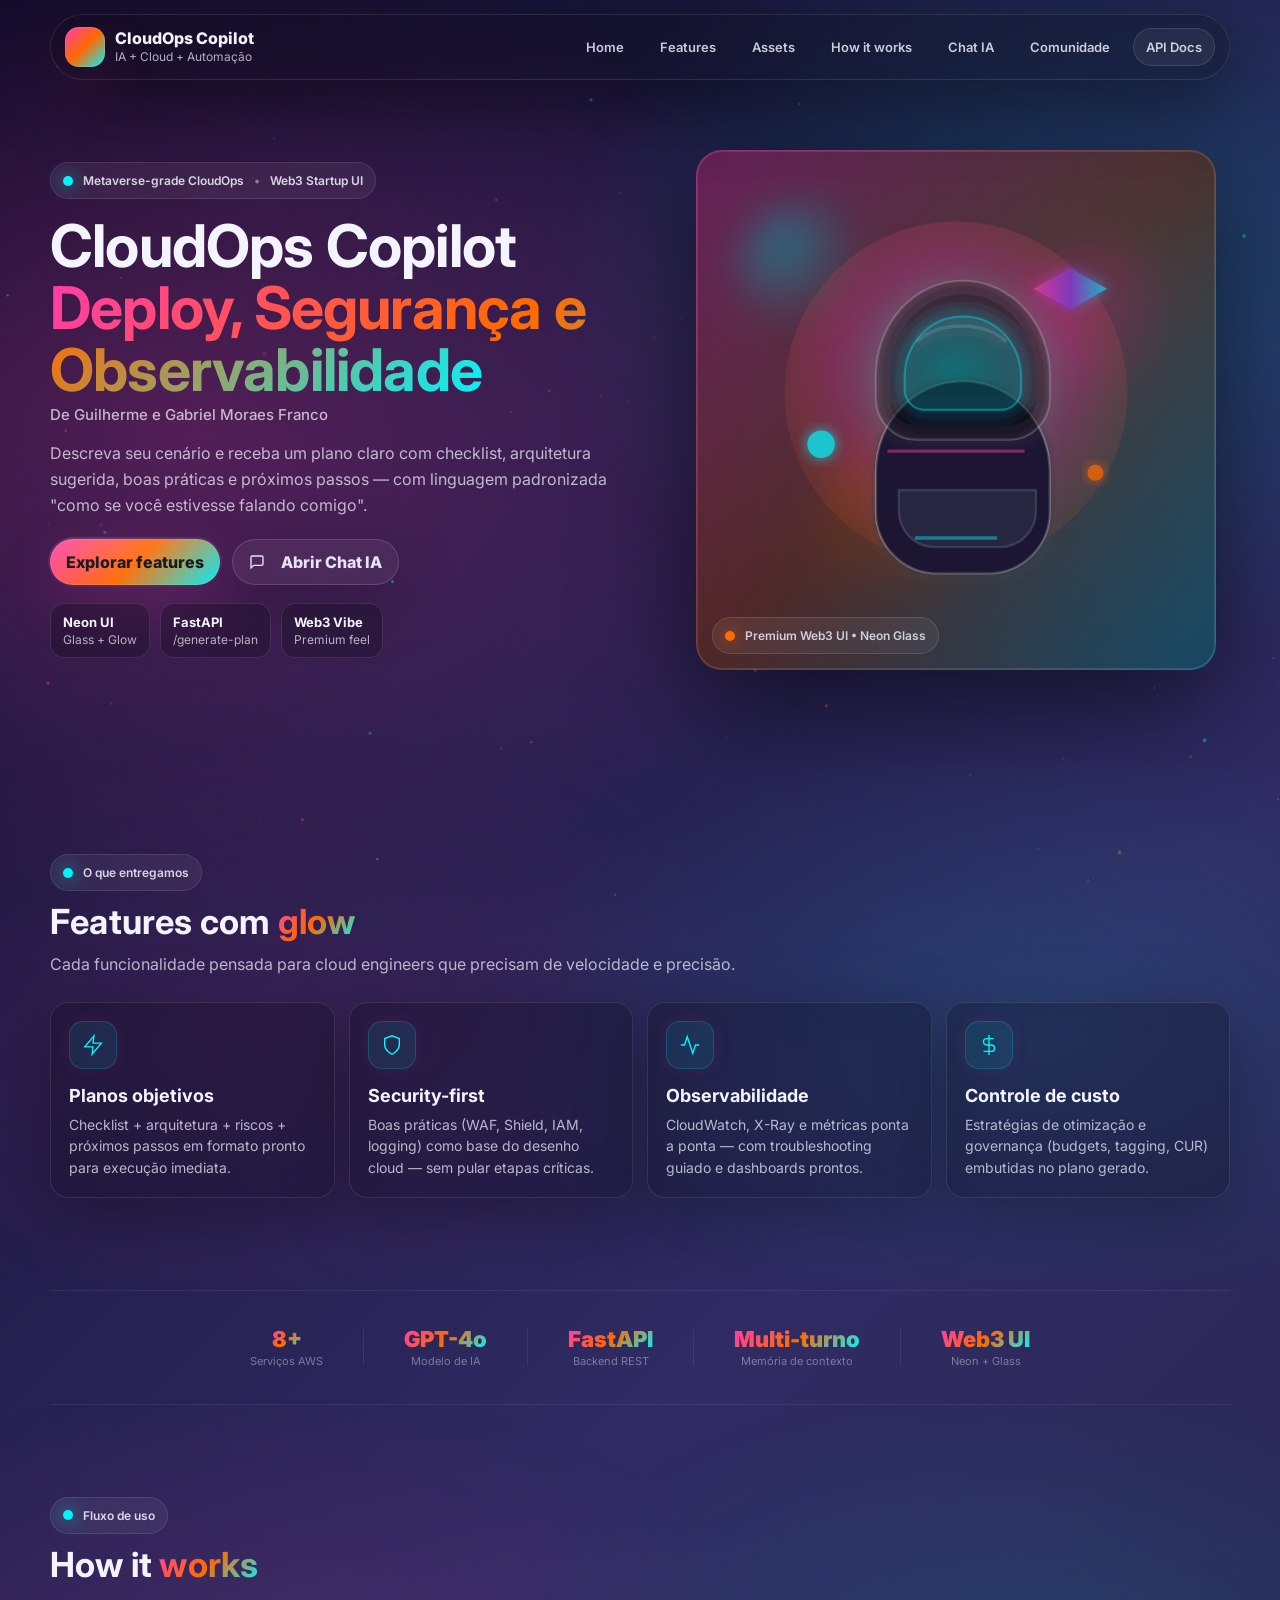
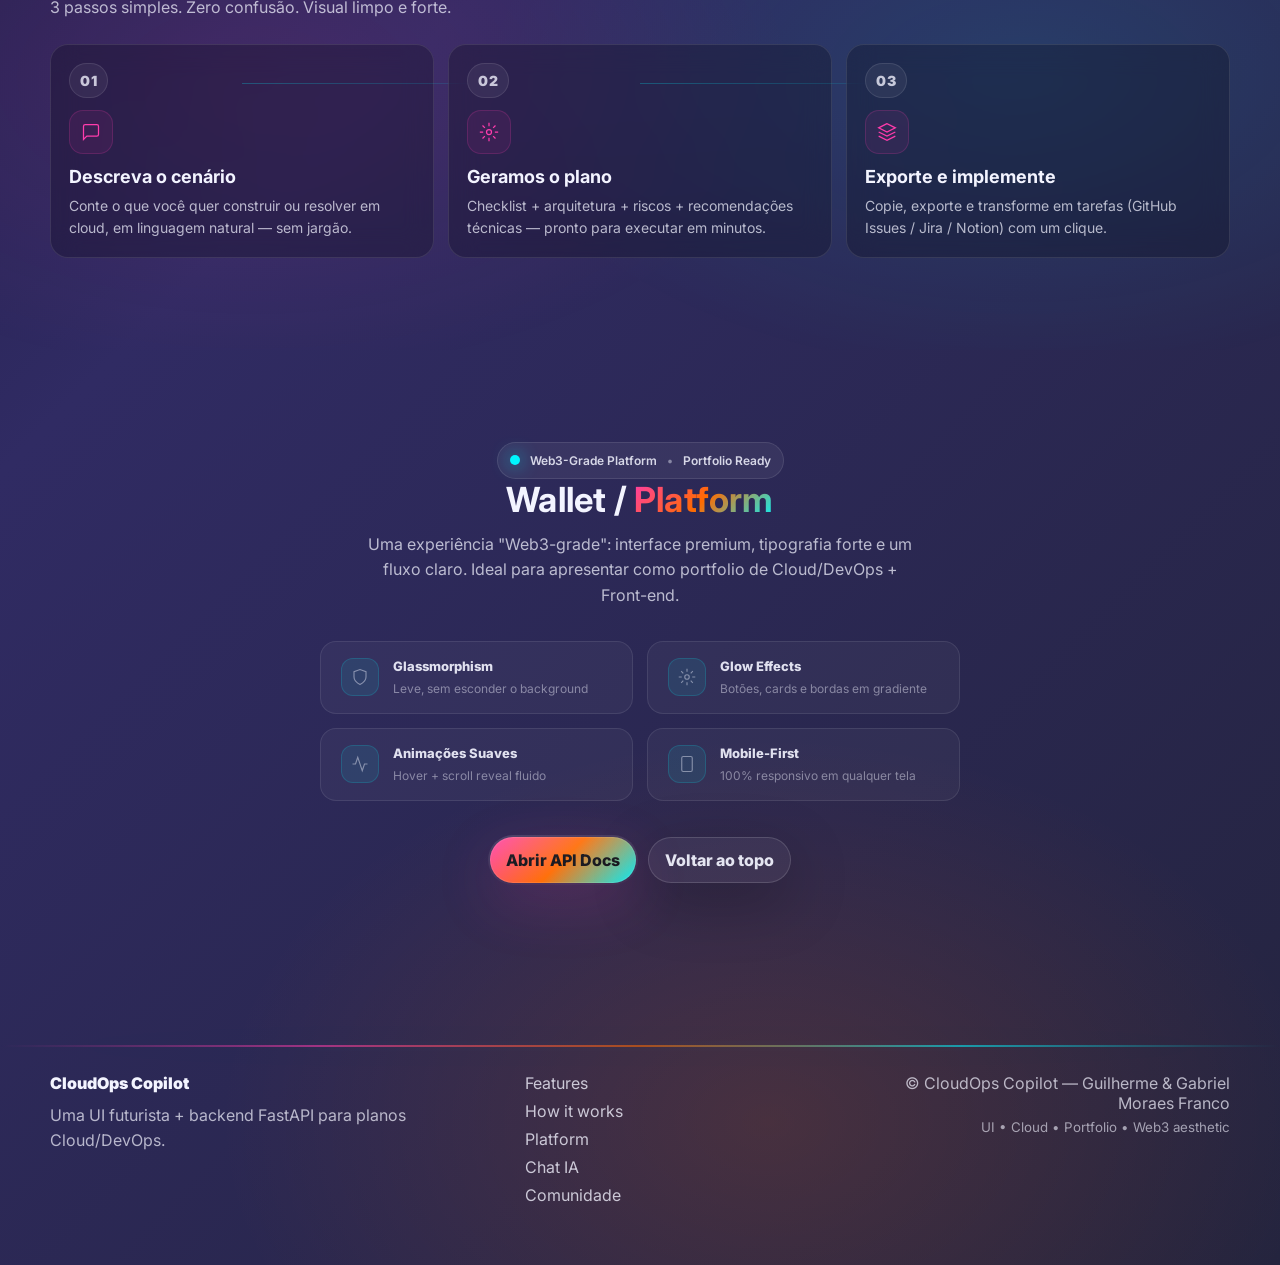
==== commit 5b0029be: "feito novas alteração no codigo, API trocada a porta" ====
--- a/frontend/index.html
+++ b/frontend/index.html
@@ -59,7 +59,7 @@
       <a class="nav__link" href="chat.html">Chat IA</a>
       <a class="nav__link" href="comunidade.html">Comunidade</a>
       <!-- Abre a documentação automática do FastAPI em nova aba -->
-      <a class="nav__link nav__pill" href="http://127.0.0.1:8000/docs" target="_blank" rel="noreferrer">API Docs</a>
+      <a class="nav__link nav__pill" href="http://127.0.0.1:8001/docs" target="_blank" rel="noreferrer">API Docs</a>
     </nav>
 
     <!-- Botão hambúrguer — visível apenas no mobile -->
@@ -88,7 +88,7 @@
       <a class="drawer__link" href="#how">⚙️ How it works</a>
       <a class="drawer__link" href="chat.html">🤖 Chat IA</a>
       <a class="drawer__link" href="comunidade.html">🌐 Comunidade</a>
-      <a class="drawer__link" href="http://127.0.0.1:8000/docs" target="_blank" rel="noreferrer">📡 API Docs</a>
+      <a class="drawer__link" href="http://127.0.0.1:8001/docs" target="_blank" rel="noreferrer">📡 API Docs</a>
 
       <div class="drawer__foot">
         <span class="chip">Web3 • CloudOps • Neon UI</span>
@@ -546,7 +546,7 @@
 
           <!-- CTAs centralizados -->
           <div class="hero__cta">
-            <a class="btn btn--primary" href="http://127.0.0.1:8000/docs" target="_blank" rel="noreferrer">
+            <a class="btn btn--primary" href="http://127.0.0.1:8001/docs" target="_blank" rel="noreferrer">
               Abrir API Docs
               <span class="btn__shine" aria-hidden="true"></span>
             </a>
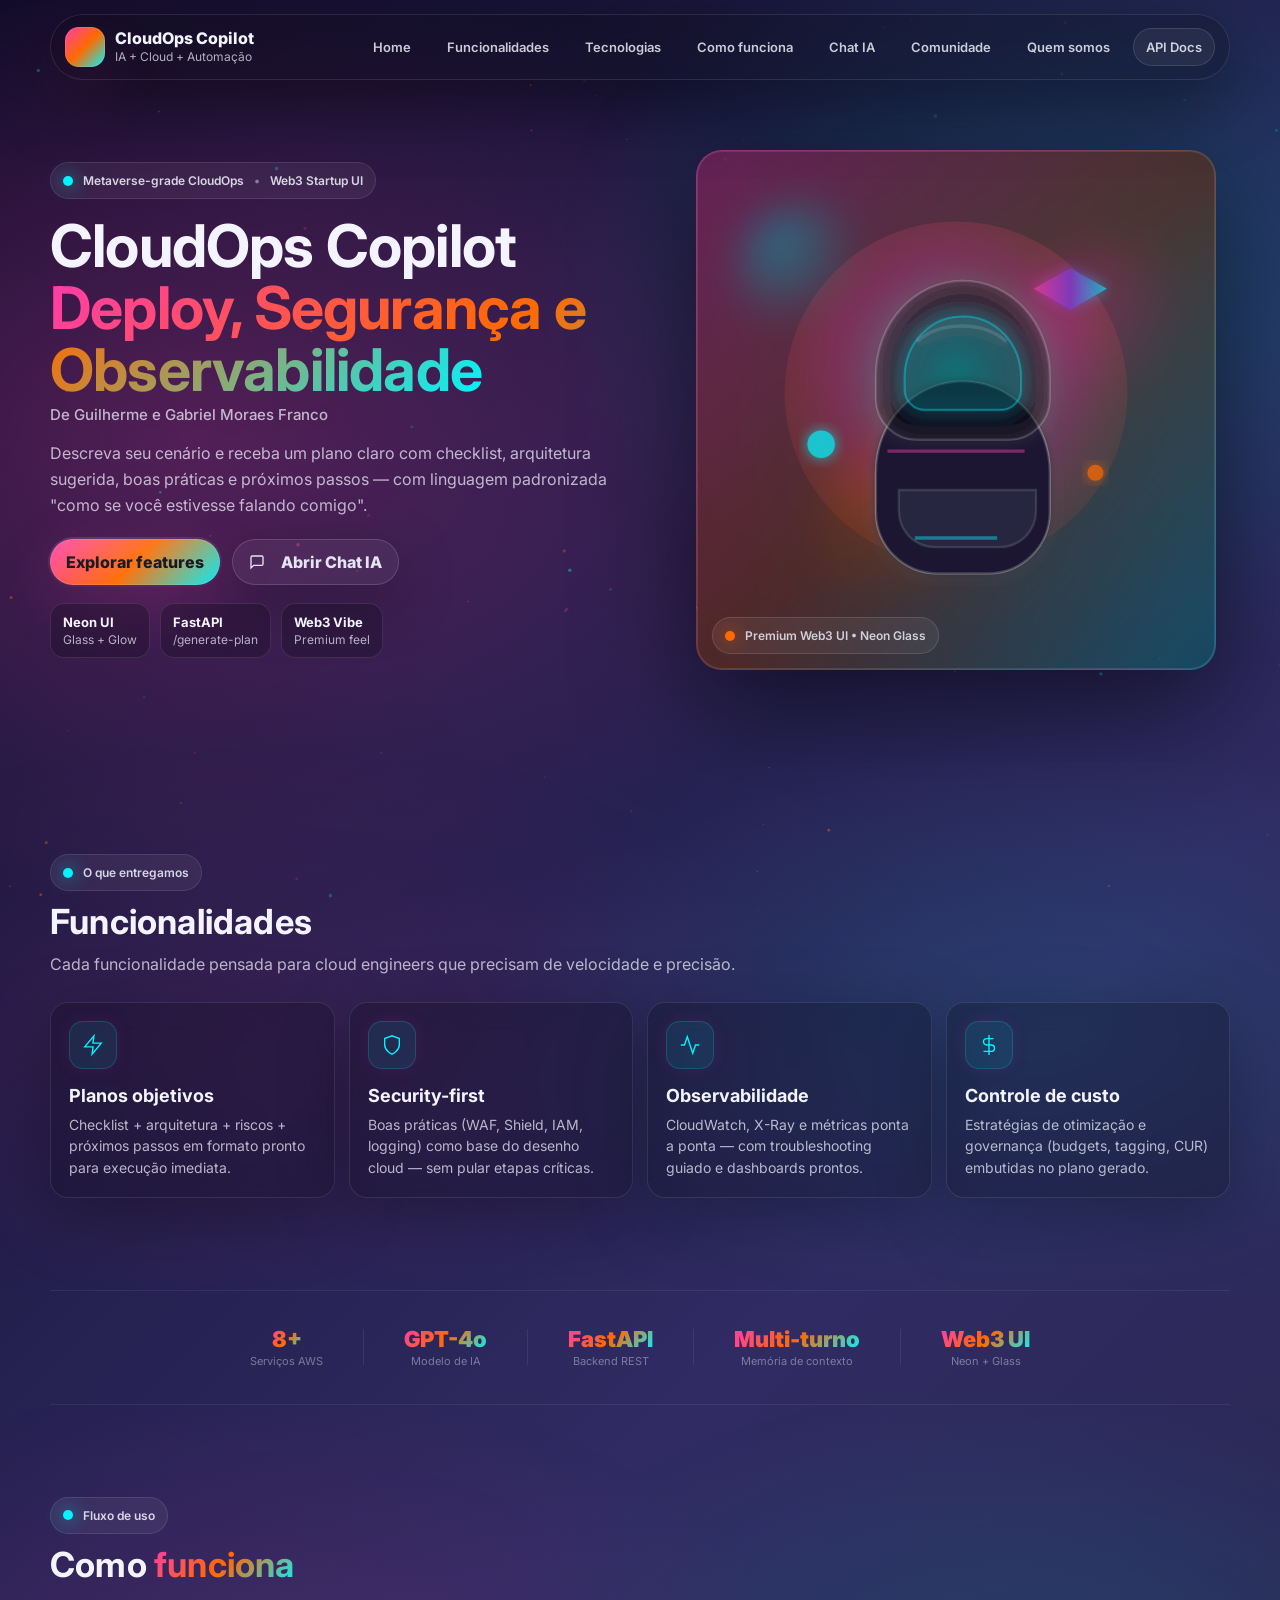
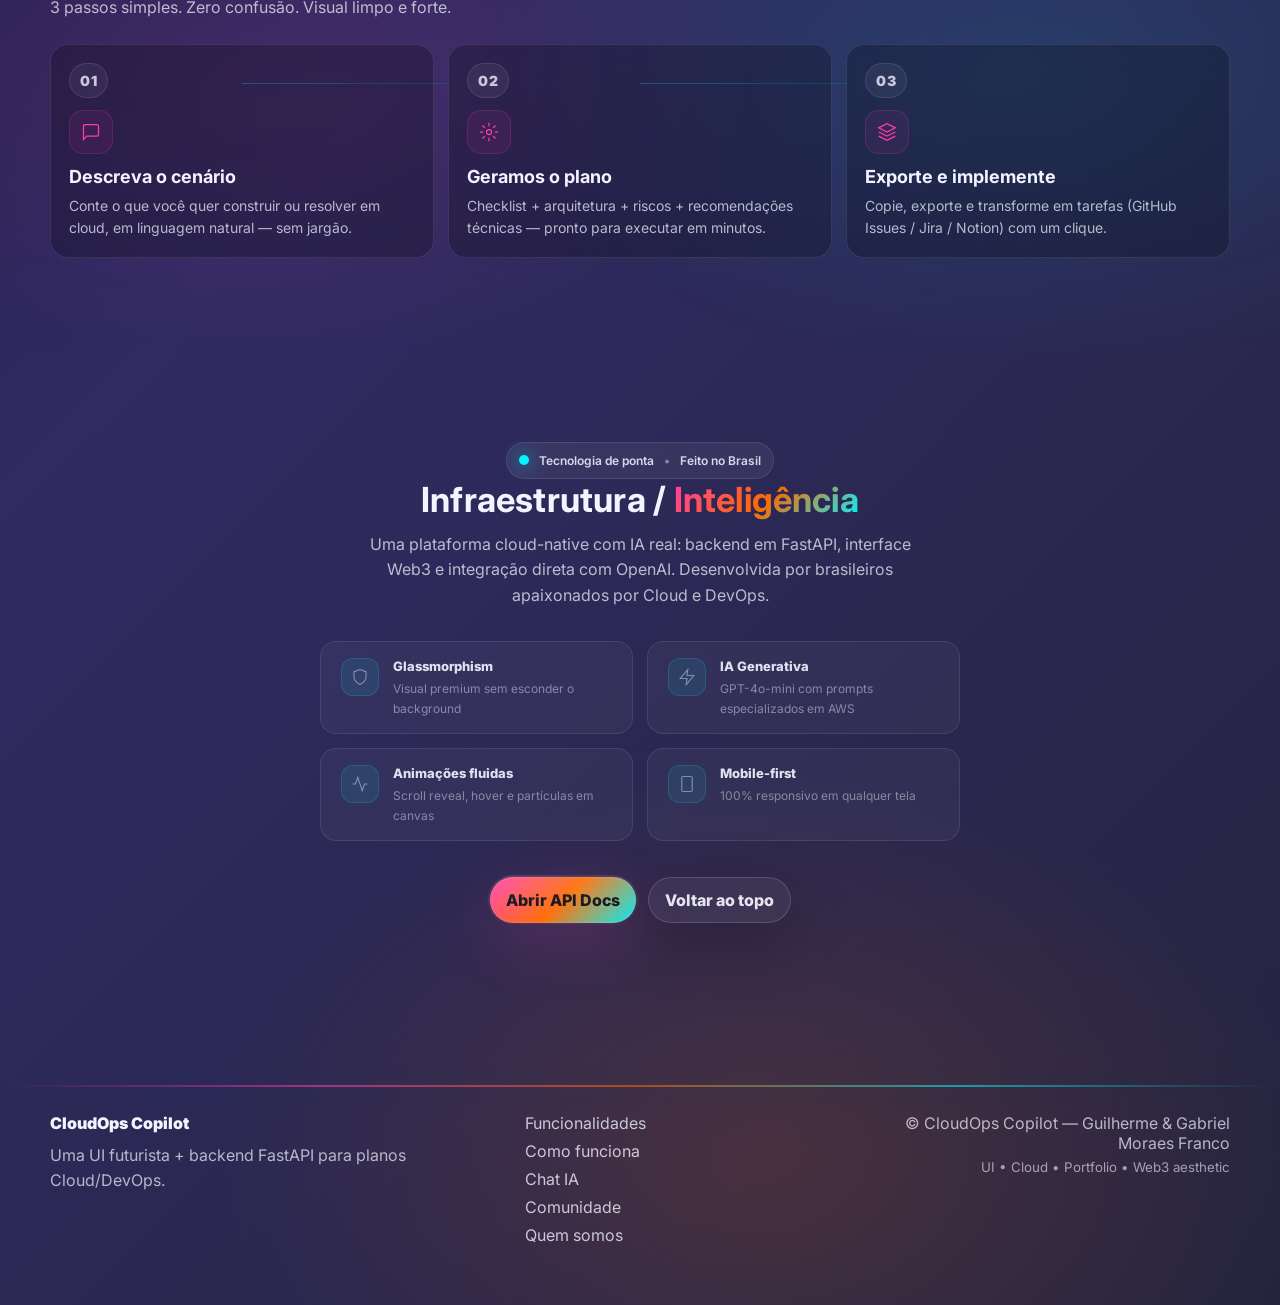
==== commit c370ab48: "feat: update frontend pages and improve chat functionality" ====
--- a/frontend/index.html
+++ b/frontend/index.html
@@ -6,7 +6,7 @@
   <title>CloudOps Copilot — Web3 Futuristic Landing</title>
 
   <!-- ══════════════════════════════════════════════════════════
-       FONTES — Google Fonts Inter (400 → 900)
+       FONTES — Google Fonts Inter (400 → 900)  
        Usada em todo o projeto para tipografia consistente.
        preconnect acelera o carregamento da fonte.
   ══════════════════════════════════════════════════════════ -->
@@ -53,12 +53,12 @@
 
     <nav class="nav">
       <a class="nav__link nav__link--active" href="index.html">Home</a>
-      <a class="nav__link" href="#features">Features</a>
-      <a class="nav__link" href="#assets">Assets</a>
-      <a class="nav__link" href="#how">How it works</a>
+      <a class="nav__link" href="#features">Funcionalidades</a>
+      <a class="nav__link" href="#assets">Tecnologias</a>
+      <a class="nav__link" href="#how">Como funciona</a>
       <a class="nav__link" href="chat.html">Chat IA</a>
       <a class="nav__link" href="comunidade.html">Comunidade</a>
-      <!-- Abre a documentação automática do FastAPI em nova aba -->
+      <a class="nav__link" href="quem-somos.html">Quem somos</a>
       <a class="nav__link nav__pill" href="http://127.0.0.1:8001/docs" target="_blank" rel="noreferrer">API Docs</a>
     </nav>
 
@@ -81,14 +81,14 @@
         <button class="drawer__close" id="menuClose" aria-label="Fechar">✕</button>
       </div>
 
-      <!-- Links espelham a navbar desktop -->
-      <a class="drawer__link" href="index.html">🏠 Home</a>
-      <a class="drawer__link" href="#features">⚡ Features</a>
-      <a class="drawer__link" href="#assets">🎨 Assets</a>
-      <a class="drawer__link" href="#how">⚙️ How it works</a>
-      <a class="drawer__link" href="chat.html">🤖 Chat IA</a>
-      <a class="drawer__link" href="comunidade.html">🌐 Comunidade</a>
-      <a class="drawer__link" href="http://127.0.0.1:8001/docs" target="_blank" rel="noreferrer">📡 API Docs</a>
+      <a class="drawer__link" href="index.html">Home</a>
+      <a class="drawer__link" href="#features">Funcionalidades</a>
+      <a class="drawer__link" href="#assets">Tecnologias</a>
+      <a class="drawer__link" href="#how">Como funciona</a>
+      <a class="drawer__link" href="chat.html">Chat IA</a>
+      <a class="drawer__link" href="comunidade.html">Comunidade</a>
+      <a class="drawer__link" href="quem-somos.html">Quem somos</a>
+      <a class="drawer__link" href="http://127.0.0.1:8001/docs" target="_blank" rel="noreferrer">API Docs</a>
 
       <div class="drawer__foot">
         <span class="chip">Web3 • CloudOps • Neon UI</span>
@@ -268,13 +268,12 @@
     <section id="features" class="section section--alt">
       <div class="container">
 
-        <!-- Cabeçalho: kicker + título parcialmente gradiente -->
         <div class="section__head reveal">
           <div class="kicker">
             <span class="kicker__dot"></span>
             <span>O que entregamos</span>
           </div>
-          <h2 class="section__title">Features com <span class="grad">glow</span></h2>
+          <h2 class="section__title">Funcionalidades <span class="grad"></span></h2>
           <p class="section__desc">Cada funcionalidade pensada para cloud engineers que precisam de velocidade e precisão.</p>
         </div>
 
@@ -401,7 +400,7 @@
             <span class="kicker__dot"></span>
             <span>Fluxo de uso</span>
           </div>
-          <h2 class="section__title">How it <span class="grad">works</span></h2>
+          <h2 class="section__title">Como <span class="grad">funciona</span></h2>
           <p class="section__desc">3 passos simples. Zero confusão. Visual limpo e forte.</p>
         </div>
 
@@ -468,27 +467,23 @@
     <section id="platform" class="section">
       <div class="container">
 
-        <!-- Bloco centralizado sem coluna direita -->
         <div class="platform__solo reveal">
 
           <div class="kicker">
             <span class="kicker__dot"></span>
-            <span>Web3-Grade Platform</span>
+            <span>Tecnologia de ponta</span>
             <span class="kicker__sep">•</span>
-            <span>Portfolio Ready</span>
-          </div>
-
-          <!-- Título com gradiente parcial na segunda palavra -->
-          <h2 class="section__title">Wallet / <span class="grad">Platform</span></h2>
+            <span>Feito no Brasil</span>
+          </div>
+
+          <h2 class="section__title">Infraestrutura / <span class="grad">Inteligência</span></h2>
           <p class="section__desc">
-            Uma experiência "Web3-grade": interface premium, tipografia forte e um fluxo claro.
-            Ideal para apresentar como portfolio de Cloud/DevOps + Front-end.
+            Uma plataforma cloud-native com IA real: backend em FastAPI, interface Web3 e integração direta com OpenAI.
+            Desenvolvida por brasileiros apaixonados por Cloud e DevOps.
           </p>
 
-          <!-- Grid 2×2: 4 bullet points com ícone SVG + texto -->
           <div class="platform__bullets-grid">
 
-            <!-- Bullet 1: Glassmorphism (ícone de escudo) -->
             <div class="platform__bullet">
               <span class="platform__bullet-icon">
                 <svg viewBox="0 0 24 24" fill="none" stroke="currentColor" stroke-width="1.5">
@@ -497,25 +492,22 @@
               </span>
               <div>
                 <b>Glassmorphism</b>
-                <span>Leve, sem esconder o background</span>
+                <span>Visual premium sem esconder o background</span>
               </div>
             </div>
 
-            <!-- Bullet 2: Glow Effects (ícone de sol) -->
             <div class="platform__bullet">
               <span class="platform__bullet-icon">
                 <svg viewBox="0 0 24 24" fill="none" stroke="currentColor" stroke-width="1.5">
-                  <circle cx="12" cy="12" r="3"/>
-                  <path d="M12 1v4M12 19v4M4.22 4.22l2.83 2.83M16.95 16.95l2.83 2.83M1 12h4M19 12h4M4.22 19.78l2.83-2.83M16.95 7.05l2.83-2.83"/>
+                  <polygon points="13 2 3 14 12 14 11 22 21 10 12 10 13 2"/>
                 </svg>
               </span>
               <div>
-                <b>Glow Effects</b>
-                <span>Botões, cards e bordas em gradiente</span>
+                <b>IA Generativa</b>
+                <span>GPT-4o-mini com prompts especializados em AWS</span>
               </div>
             </div>
 
-            <!-- Bullet 3: Animações Suaves (ícone de heartbeat) -->
             <div class="platform__bullet">
               <span class="platform__bullet-icon">
                 <svg viewBox="0 0 24 24" fill="none" stroke="currentColor" stroke-width="1.5">
@@ -523,12 +515,11 @@
                 </svg>
               </span>
               <div>
-                <b>Animações Suaves</b>
-                <span>Hover + scroll reveal fluido</span>
+                <b>Animações fluidas</b>
+                <span>Scroll reveal, hover e partículas em canvas</span>
               </div>
             </div>
 
-            <!-- Bullet 4: Mobile-First (ícone de celular) -->
             <div class="platform__bullet">
               <span class="platform__bullet-icon">
                 <svg viewBox="0 0 24 24" fill="none" stroke="currentColor" stroke-width="1.5">
@@ -537,14 +528,13 @@
                 </svg>
               </span>
               <div>
-                <b>Mobile-First</b>
+                <b>Mobile-first</b>
                 <span>100% responsivo em qualquer tela</span>
               </div>
             </div>
 
-          </div><!-- /platform__bullets-grid -->
-
-          <!-- CTAs centralizados -->
+          </div>
+
           <div class="hero__cta">
             <a class="btn btn--primary" href="http://127.0.0.1:8001/docs" target="_blank" rel="noreferrer">
               Abrir API Docs
@@ -573,13 +563,12 @@
           <p class="footer__text">Uma UI futurista + backend FastAPI para planos Cloud/DevOps.</p>
         </div>
 
-        <!-- Coluna 2: links de navegação rápida (expandidos com Chat e Comunidade) -->
         <div class="footer__links">
-          <a href="#features">Features</a>
-          <a href="#how">How it works</a>
-          <a href="#platform">Platform</a>
+          <a href="#features">Funcionalidades</a>
+          <a href="#how">Como funciona</a>
           <a href="chat.html">Chat IA</a>
           <a href="comunidade.html">Comunidade</a>
+          <a href="quem-somos.html">Quem somos</a>
         </div>
 
         <!-- Coluna 3: créditos dos autores -->
@@ -855,4 +844,4 @@
   <script src="./scripts/main.js"></script>
 
 </body>
-</html>
+</html>
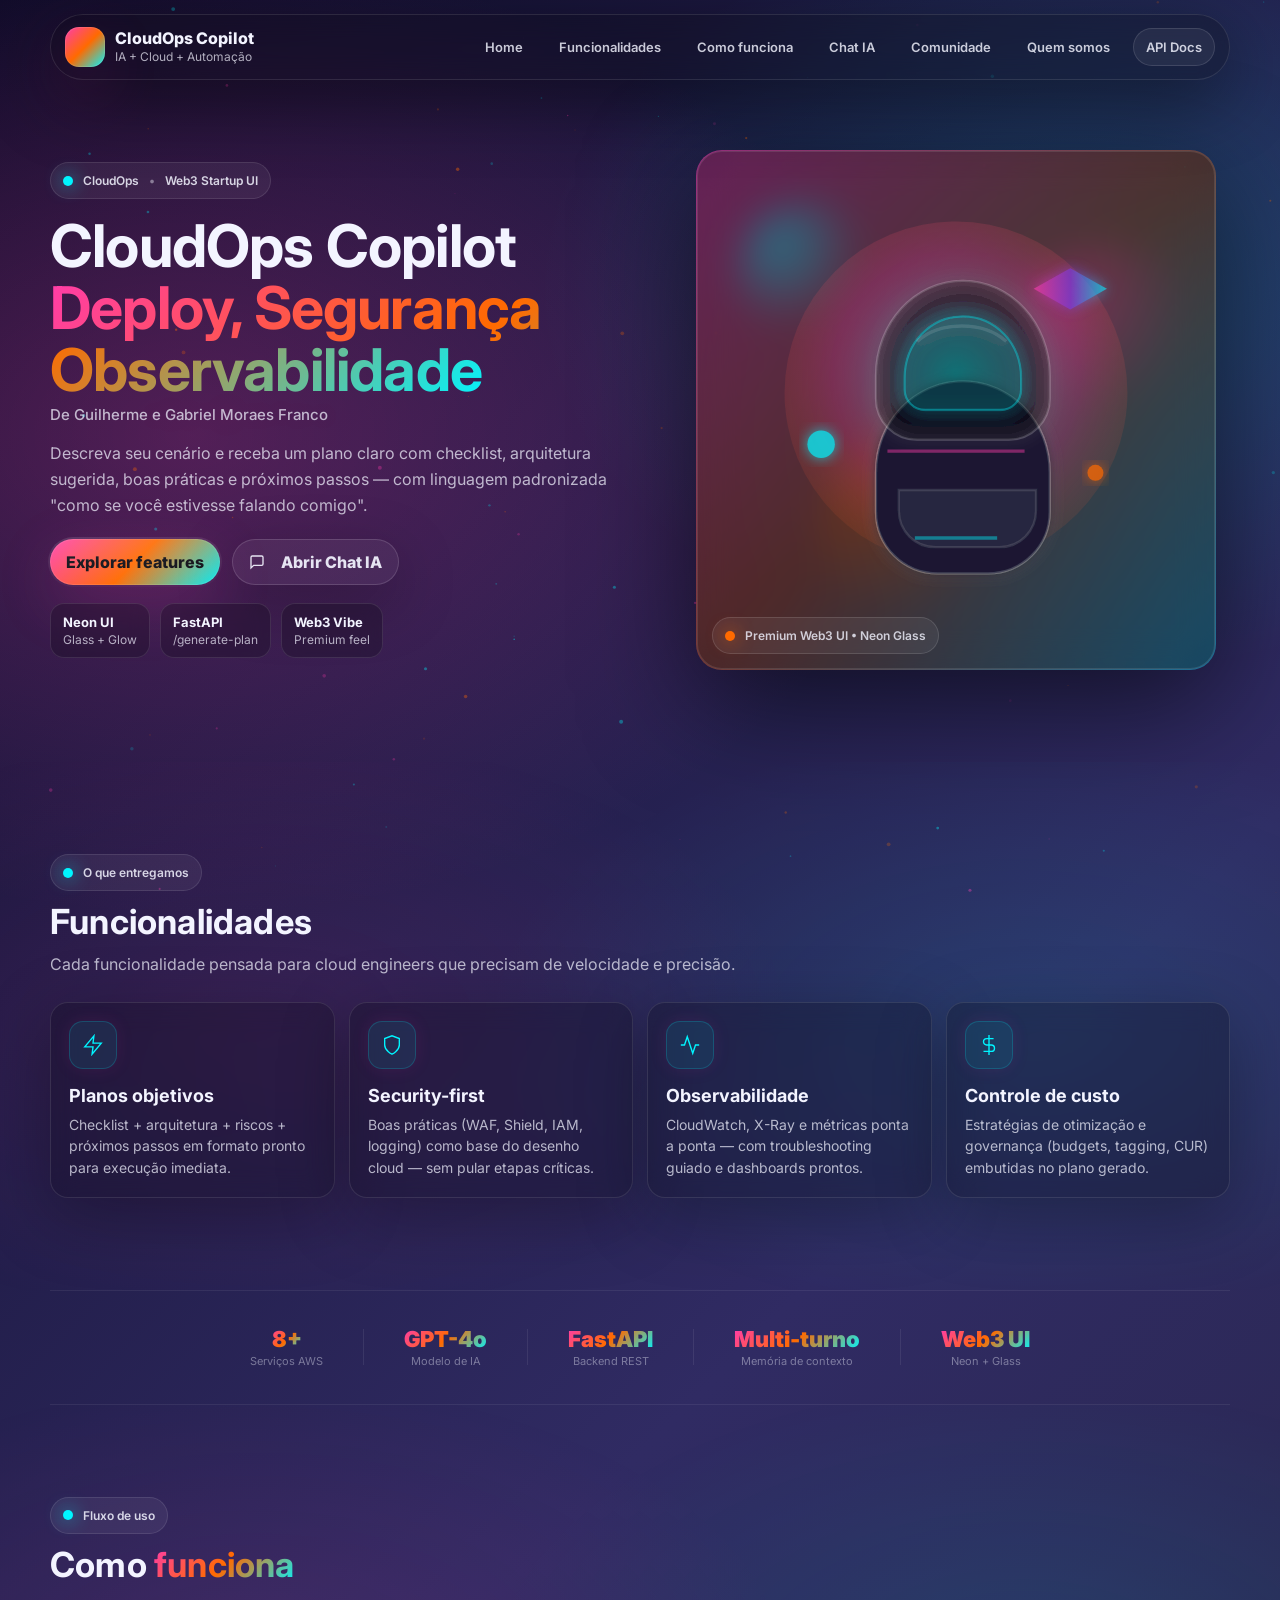
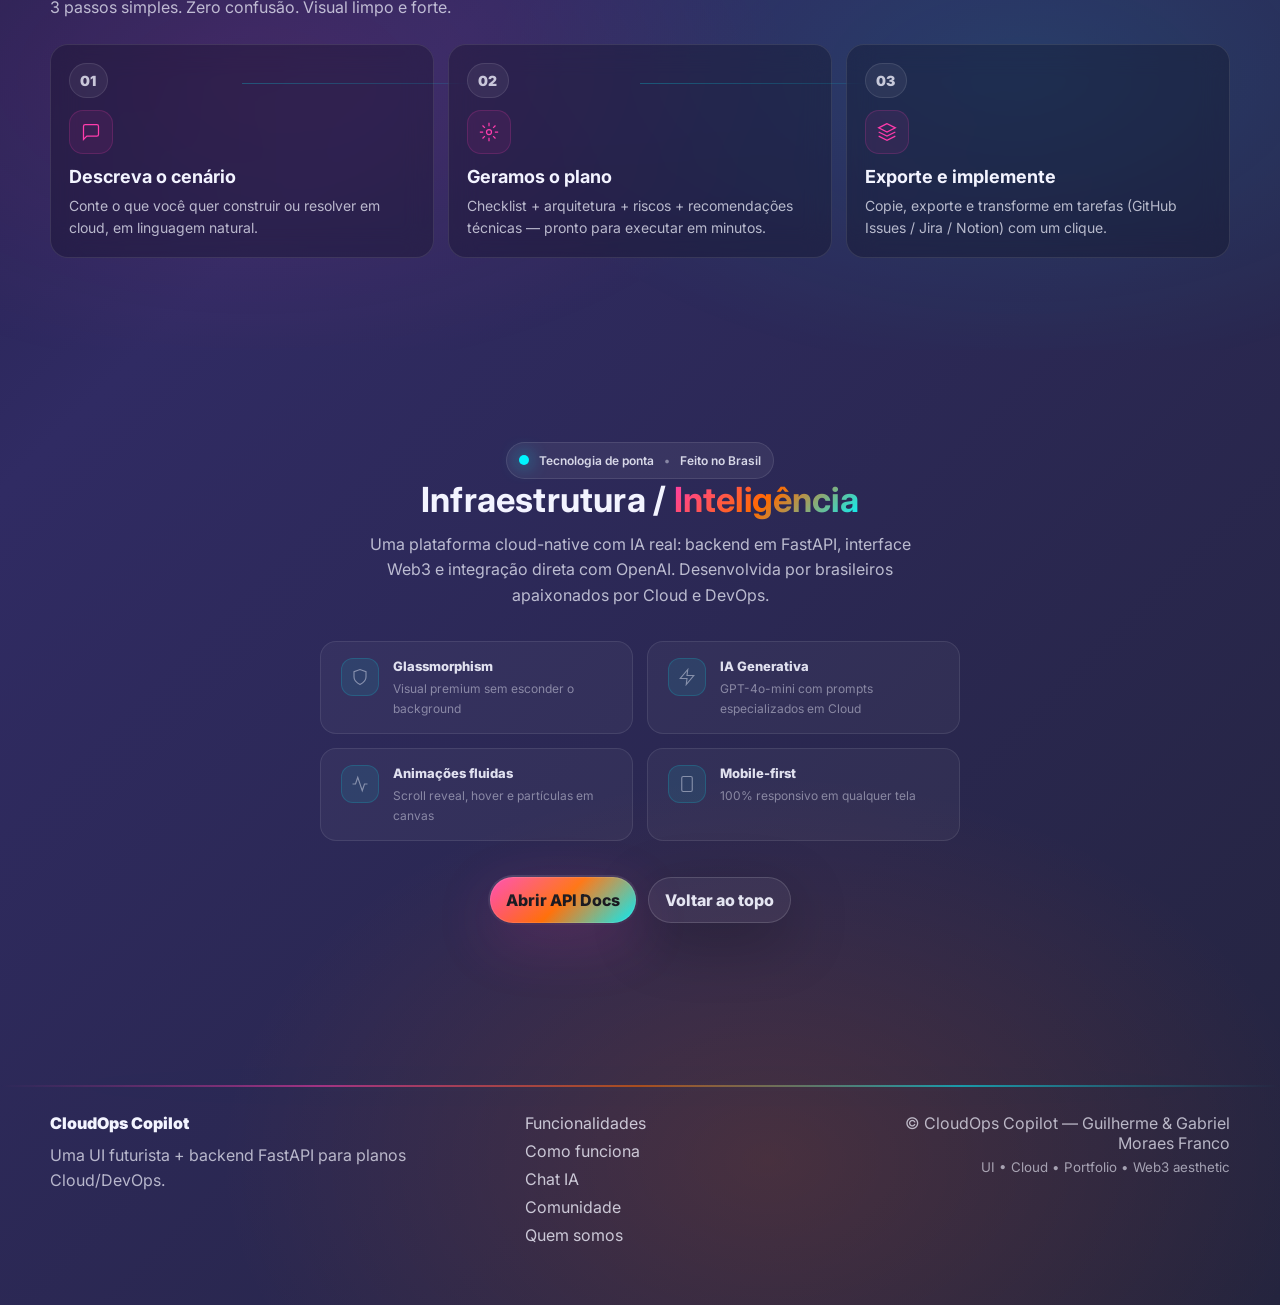
==== commit 0c2a26e0: "Atualiza CloudOps: ajustes e melhorias" ====
--- a/frontend/index.html
+++ b/frontend/index.html
@@ -54,7 +54,6 @@
     <nav class="nav">
       <a class="nav__link nav__link--active" href="index.html">Home</a>
       <a class="nav__link" href="#features">Funcionalidades</a>
-      <a class="nav__link" href="#assets">Tecnologias</a>
       <a class="nav__link" href="#how">Como funciona</a>
       <a class="nav__link" href="chat.html">Chat IA</a>
       <a class="nav__link" href="comunidade.html">Comunidade</a>
@@ -123,7 +122,7 @@
           <!-- Kicker: etiqueta pequena acima do H1 -->
           <div class="kicker">
             <span class="kicker__dot"></span>
-            <span>Metaverse-grade CloudOps</span>
+            <span>CloudOps</span>
             <span class="kicker__sep">•</span>
             <span>Web3 Startup UI</span>
           </div>
@@ -131,7 +130,7 @@
           <!-- H1 com parte do texto em gradiente -->
           <h1 class="hero__title">
             CloudOps Copilot<br />
-            <span class="grad">Deploy, Segurança e<br>Observabilidade</span>
+            <span class="grad">Deploy, Segurança<br>Observabilidade</span>
           </h1>
 
           <!-- Subtítulo de autoria (separado do H1 para hierarquia visual) -->
@@ -418,7 +417,7 @@
               </svg>
             </div>
             <h3>Descreva o cenário</h3>
-            <p>Conte o que você quer construir ou resolver em cloud, em linguagem natural — sem jargão.</p>
+            <p>Conte o que você quer construir ou resolver em cloud, em linguagem natural.</p>
           </div>
 
           <!-- Step 02 -->
@@ -504,7 +503,7 @@
               </span>
               <div>
                 <b>IA Generativa</b>
-                <span>GPT-4o-mini com prompts especializados em AWS</span>
+                <span>GPT-4o-mini com prompts especializados em Cloud</span>
               </div>
             </div>
 
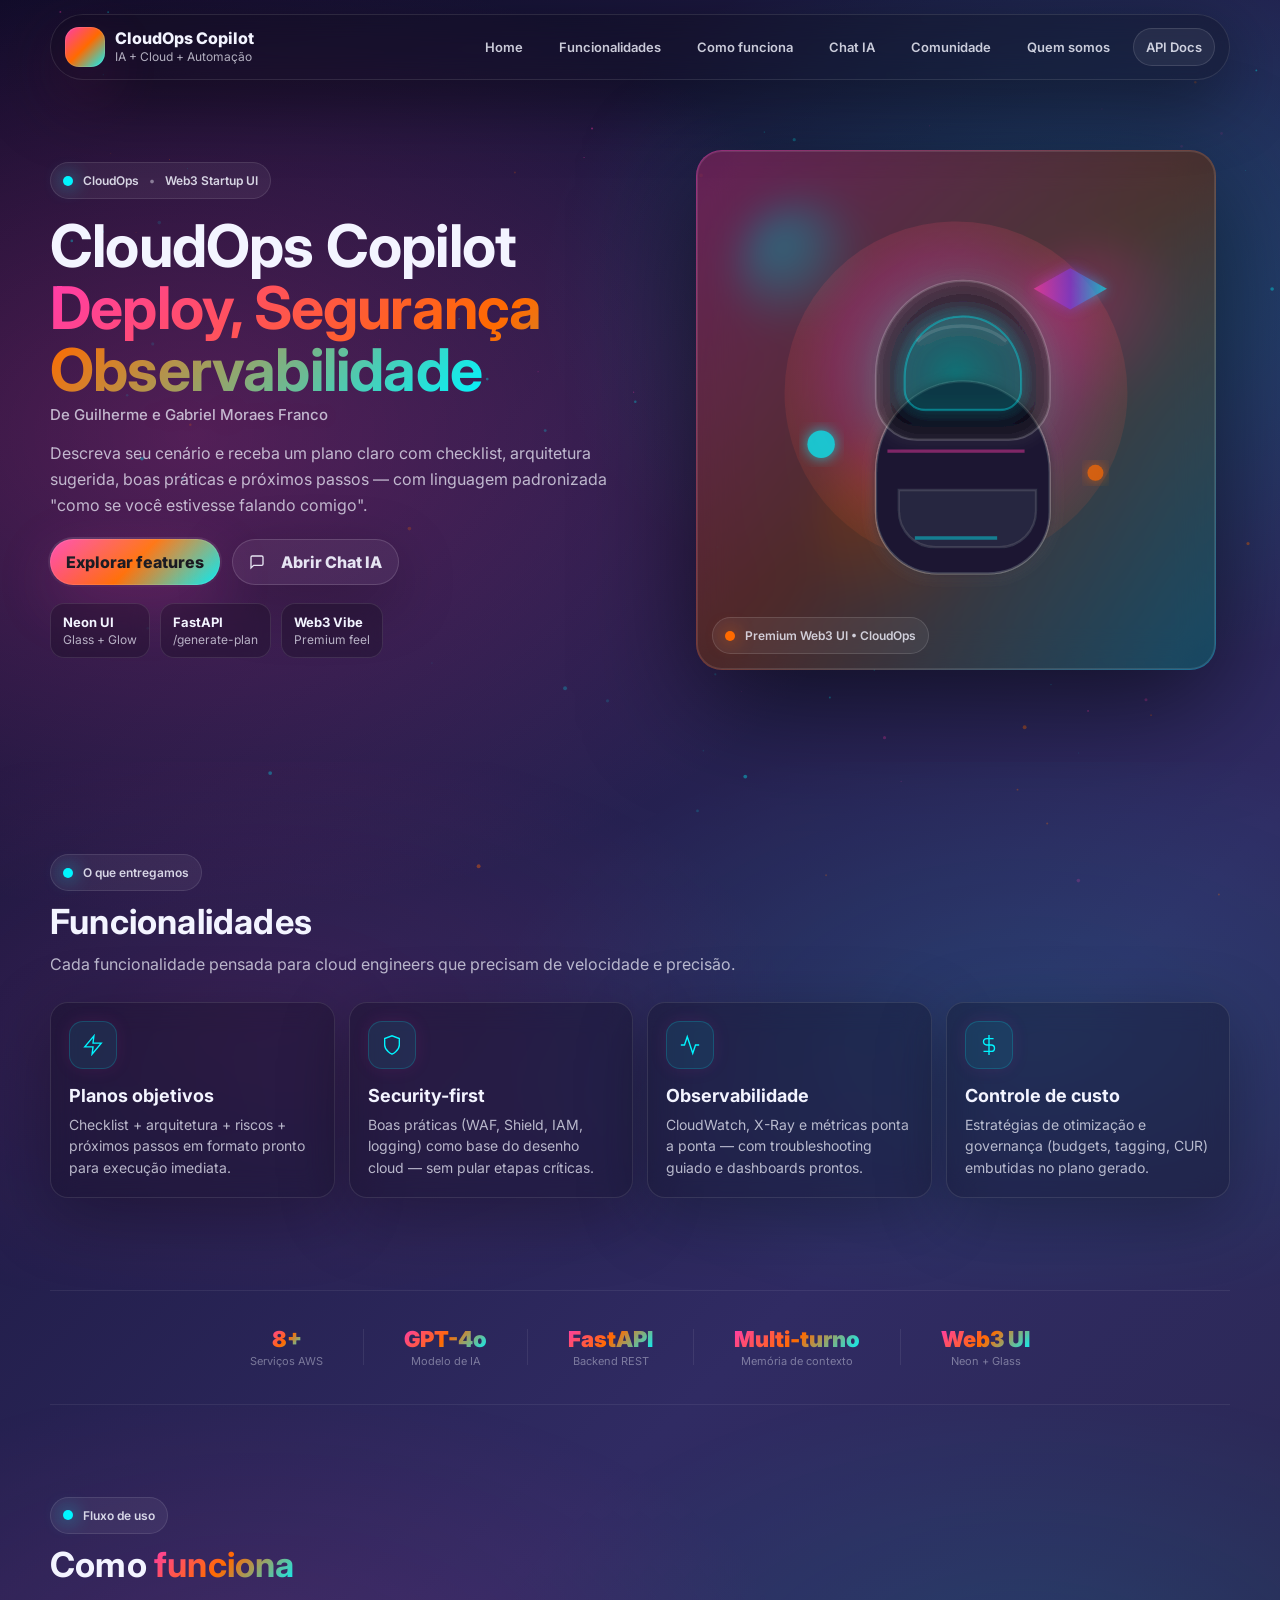
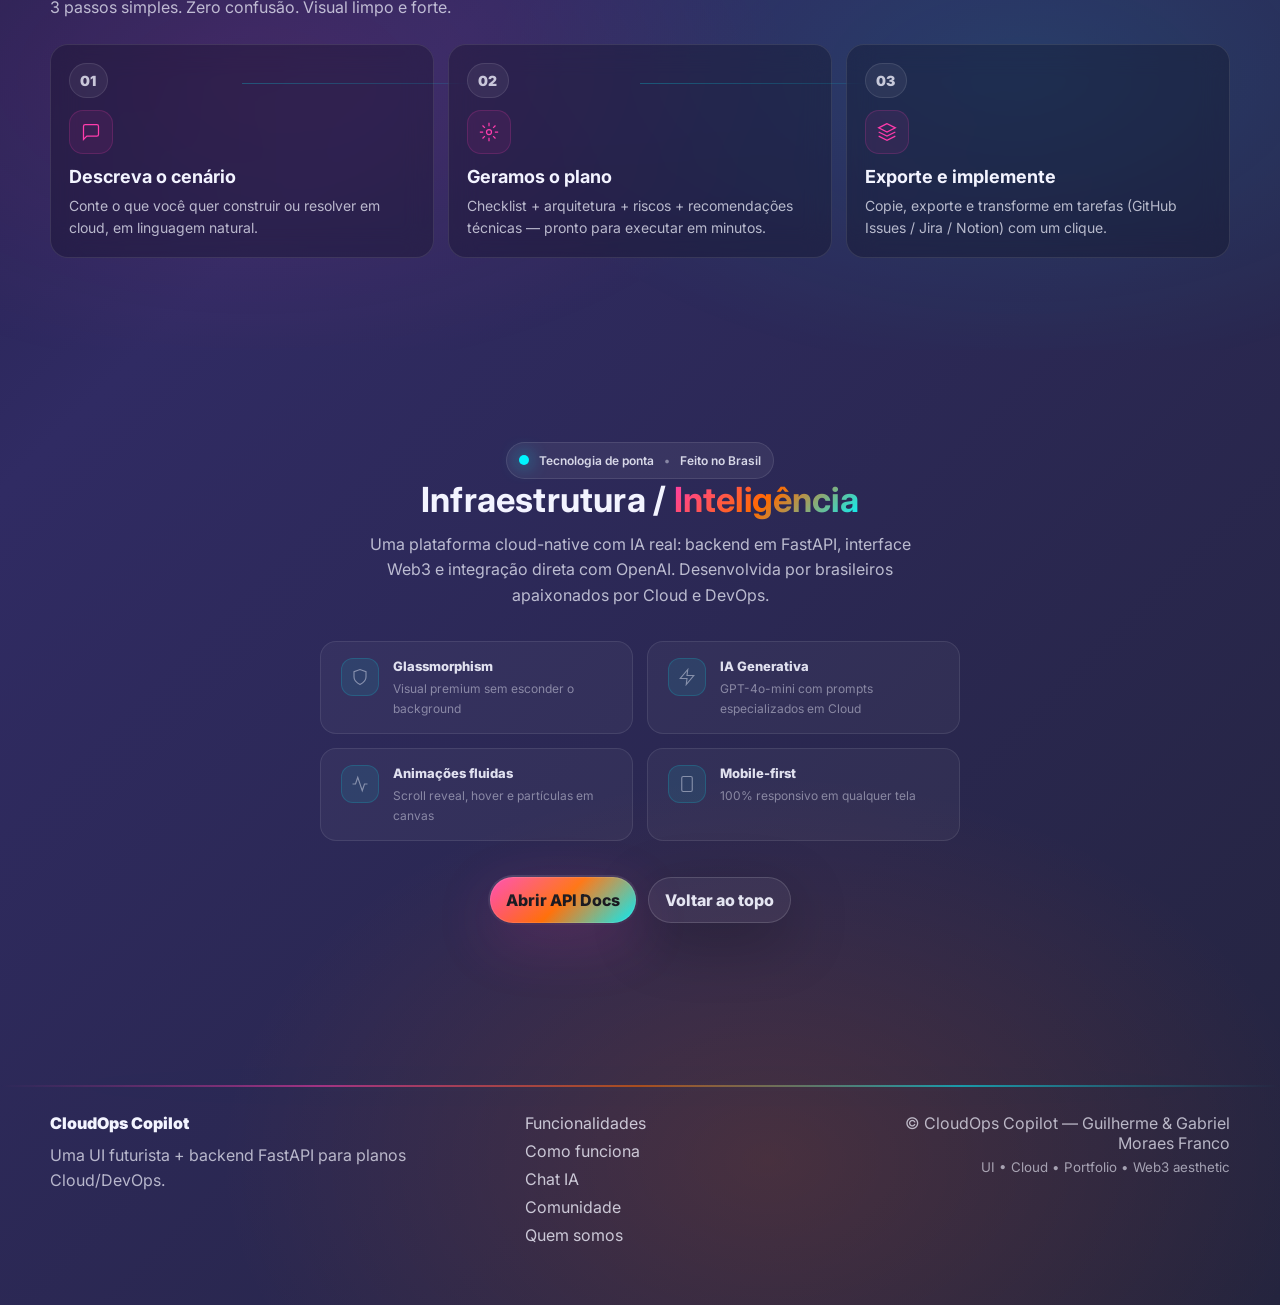
==== commit ef124db8: "primeiro ajuste no html apos subir o servidor no EC2 AWS" ====
--- a/frontend/index.html
+++ b/frontend/index.html
@@ -247,7 +247,7 @@
               <!-- Badge flutuante na base do card -->
               <div class="astroCard__badge">
                 <span class="badgeDot"></span>
-                <span>Premium Web3 UI • Neon Glass</span>
+                <span>Premium Web3 UI • CloudOps</span>
               </div>
 
             </div>
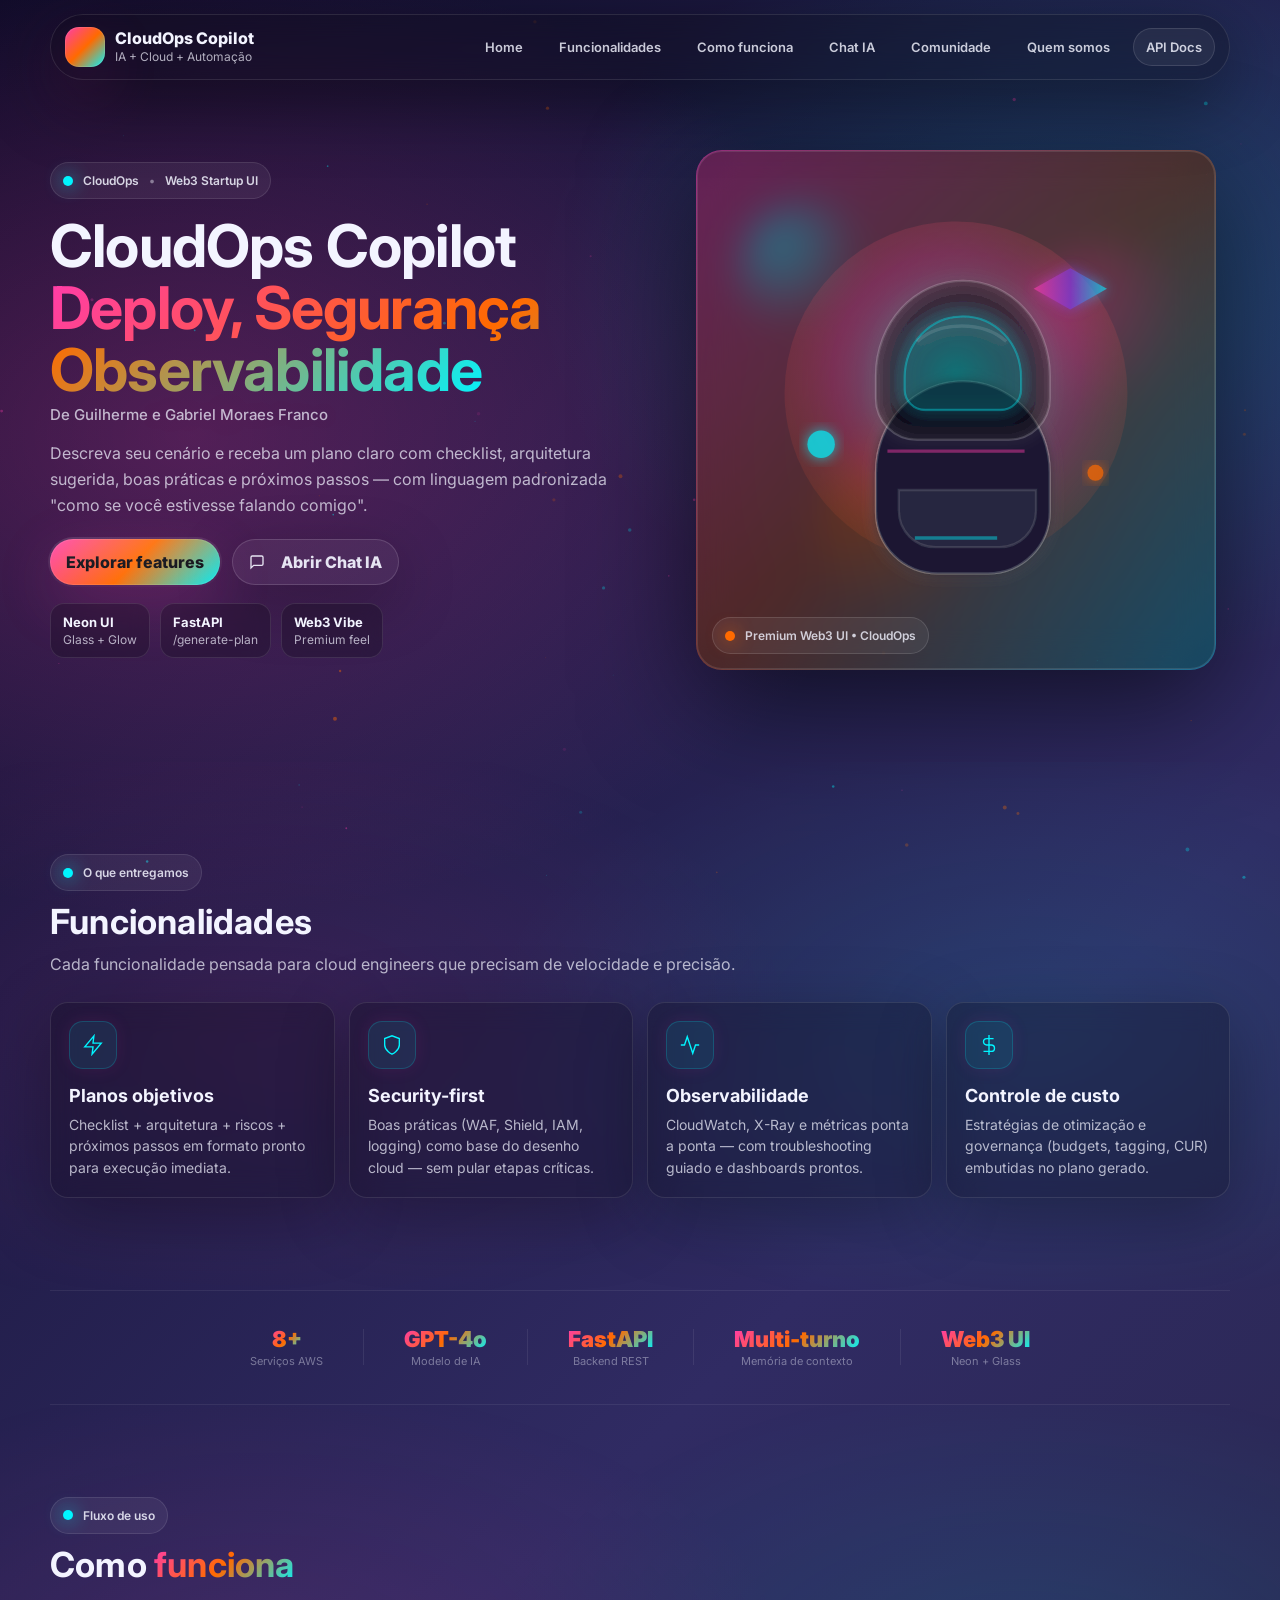
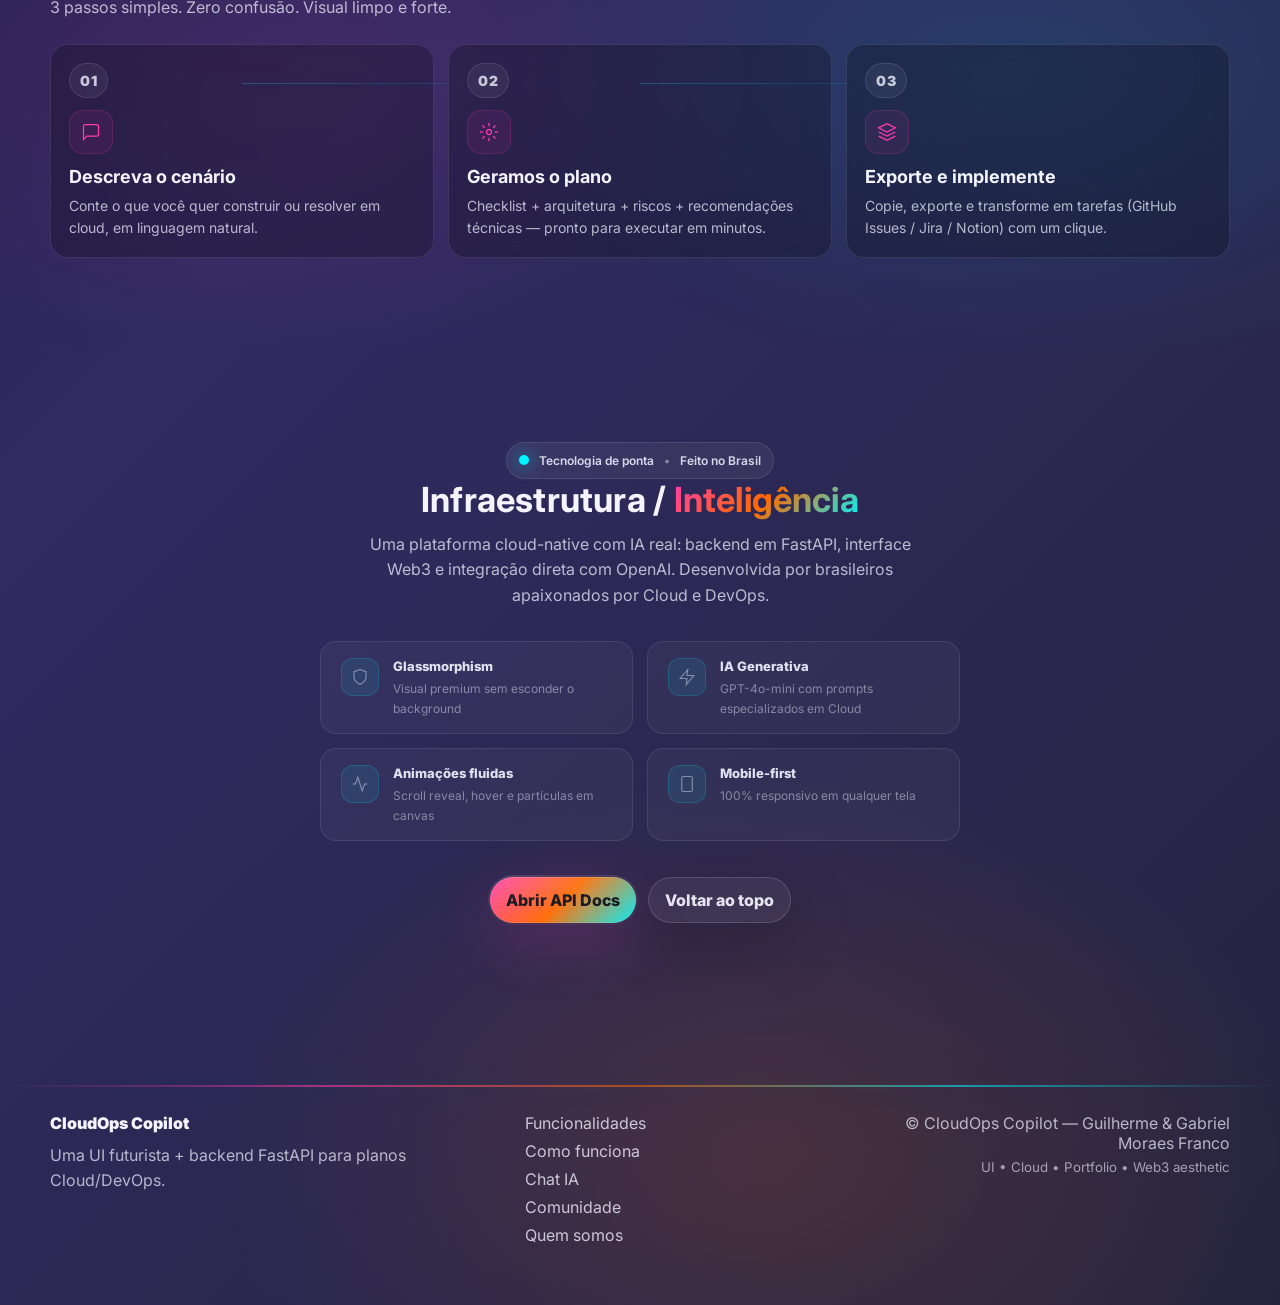
==== commit e2dd7b83: "fix: trocar 127.0.0.1 pelo IP público da EC2" ====
--- a/frontend/index.html
+++ b/frontend/index.html
@@ -58,7 +58,7 @@
       <a class="nav__link" href="chat.html">Chat IA</a>
       <a class="nav__link" href="comunidade.html">Comunidade</a>
       <a class="nav__link" href="quem-somos.html">Quem somos</a>
-      <a class="nav__link nav__pill" href="http://127.0.0.1:8001/docs" target="_blank" rel="noreferrer">API Docs</a>
+      <a class="nav__link nav__pill" href="http://3.144.142.200:8000/docs" target="_blank" rel="noreferrer">API Docs</a>
     </nav>
 
     <!-- Botão hambúrguer — visível apenas no mobile -->
@@ -87,7 +87,7 @@
       <a class="drawer__link" href="chat.html">Chat IA</a>
       <a class="drawer__link" href="comunidade.html">Comunidade</a>
       <a class="drawer__link" href="quem-somos.html">Quem somos</a>
-      <a class="drawer__link" href="http://127.0.0.1:8001/docs" target="_blank" rel="noreferrer">API Docs</a>
+      <a class="drawer__link" href="http://3.144.142.200:8000/docs" target="_blank" rel="noreferrer">API Docs</a>
 
       <div class="drawer__foot">
         <span class="chip">Web3 • CloudOps • Neon UI</span>
@@ -535,7 +535,7 @@
           </div>
 
           <div class="hero__cta">
-            <a class="btn btn--primary" href="http://127.0.0.1:8001/docs" target="_blank" rel="noreferrer">
+            <a class="btn btn--primary" href="http://3.144.142.200:8000/docs" target="_blank" rel="noreferrer">
               Abrir API Docs
               <span class="btn__shine" aria-hidden="true"></span>
             </a>
